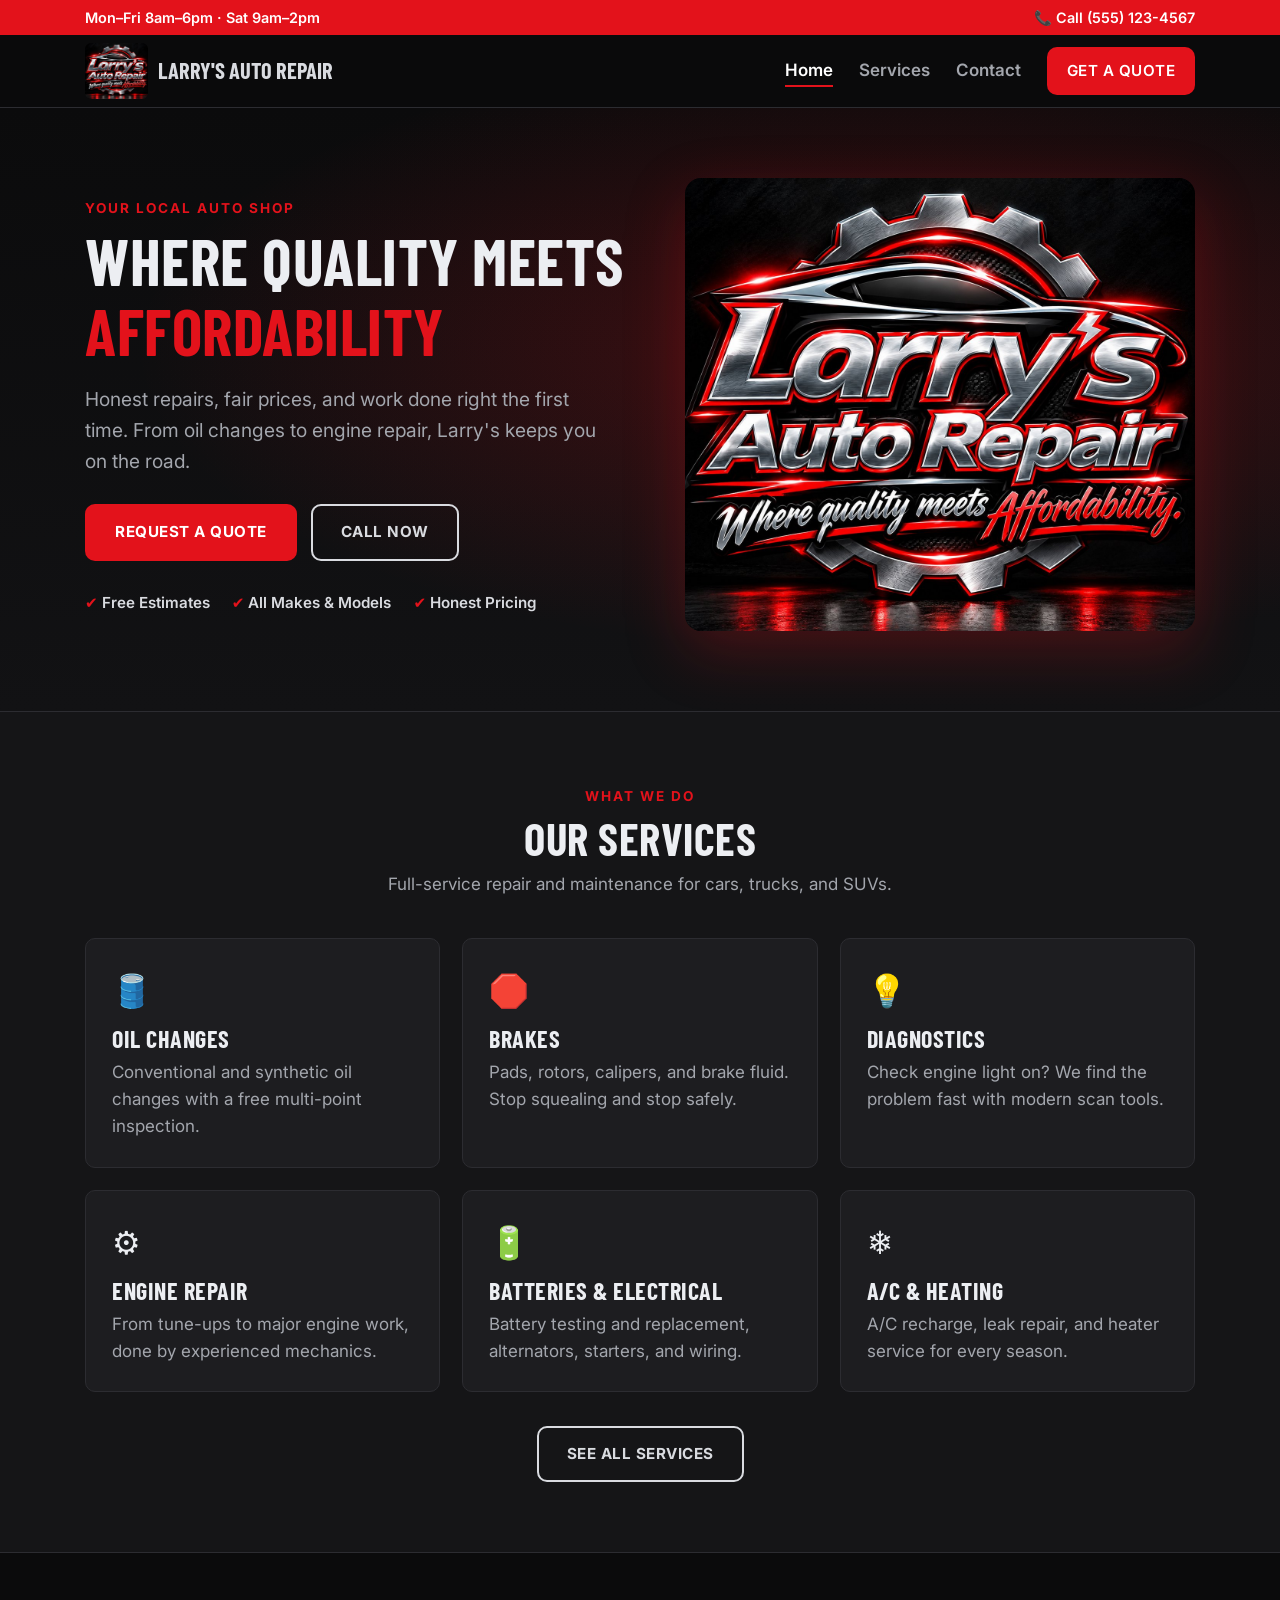
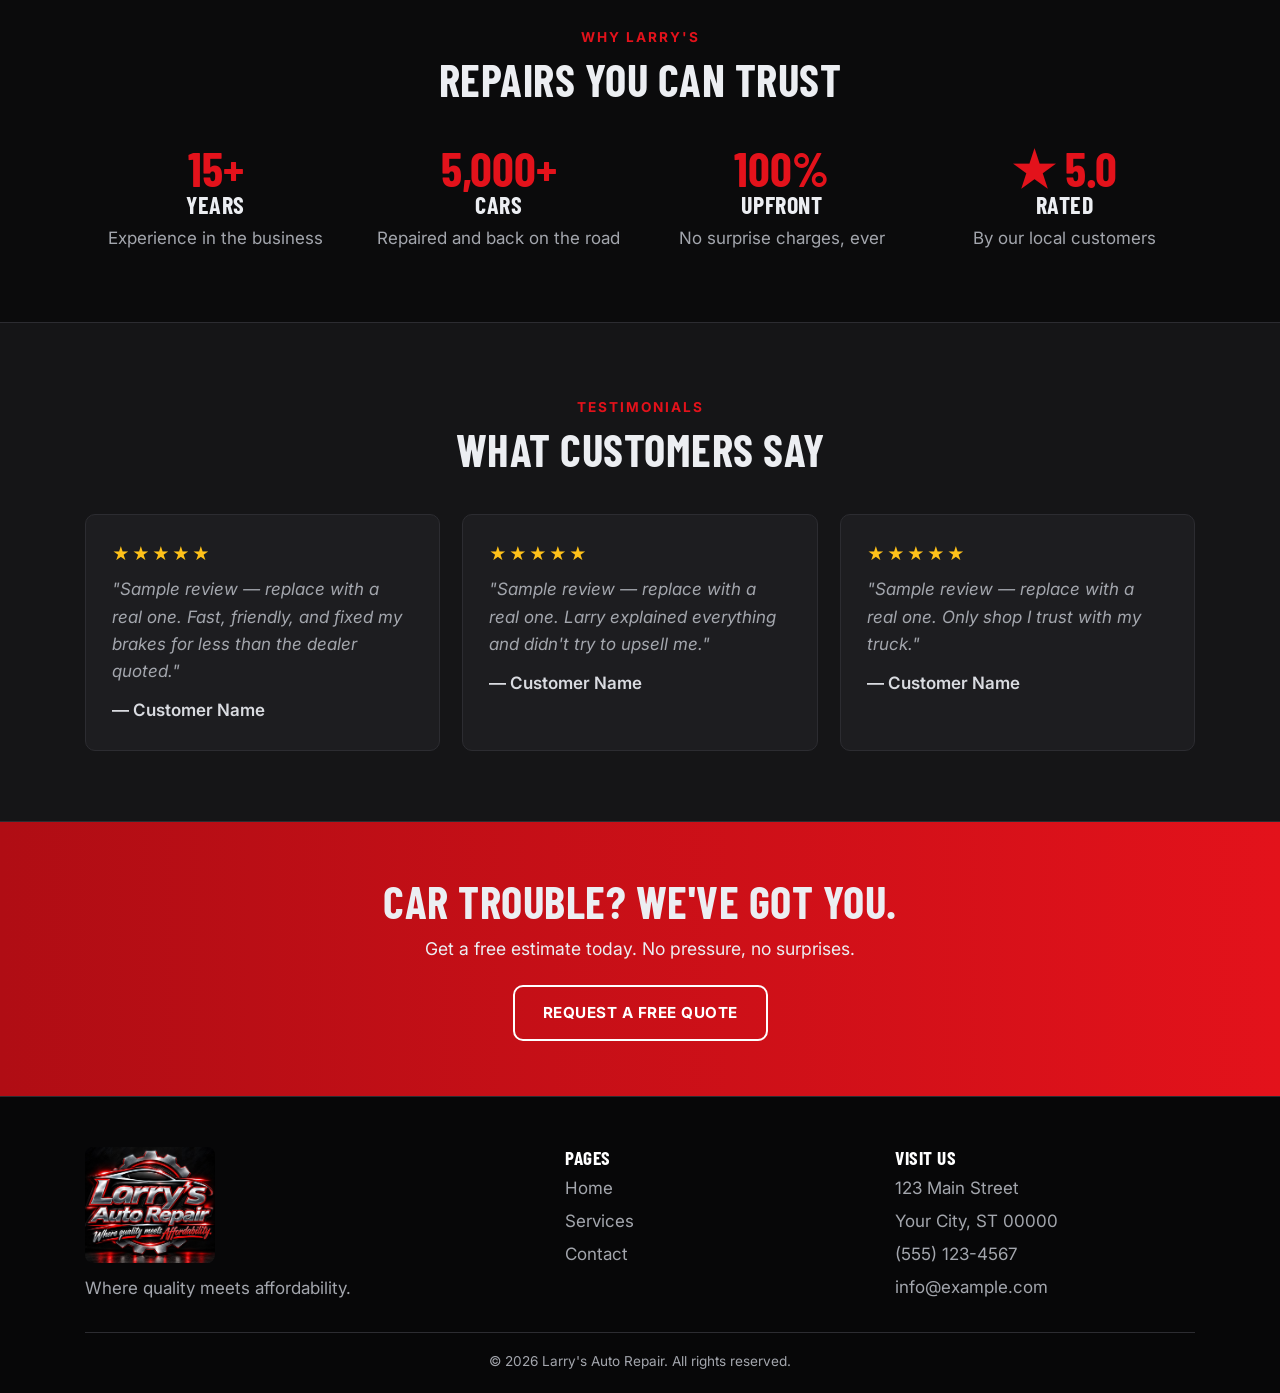
==== index.html @ 00eeb288 "Starter website for Larry's Auto Repair Co-Authored-By: Claude Opus 5.5 <noreply@anthropic.com> Clau" ====
<!DOCTYPE html>
<html lang="en">
<head>
  <meta charset="UTF-8">
  <meta name="viewport" content="width=device-width, initial-scale=1.0">
  <title>Larry's Auto Repair | Where Quality Meets Affordability</title>
  <meta name="description" content="Larry's Auto Repair - honest, affordable auto repair. Brakes, oil changes, diagnostics, engine work and more.">
  <link rel="icon" href="images/favicon.png">
  <link rel="preconnect" href="https://fonts.googleapis.com">
  <link rel="preconnect" href="https://fonts.gstatic.com" crossorigin>
  <link href="https://fonts.googleapis.com/css2?family=Barlow+Condensed:wght@600;700&family=Inter:wght@400;600;700&display=swap" rel="stylesheet">
  <link rel="stylesheet" href="css/style.css">
</head>
<body>

  <!-- TOP BAR — PLACEHOLDER: update phone and hours -->
  <div class="topbar">
    <div class="container">
      <span class="hide-sm">Mon–Fri 8am–6pm · Sat 9am–2pm</span>
      <a href="tel:5551234567">📞 Call (555) 123-4567</a>
    </div>
  </div>

  <header class="site-header">
    <div class="container">
      <a href="index.html" class="brand">
        <img src="images/logo-small.jpg" alt="Larry's Auto Repair logo">
        <span>Larry's Auto Repair</span>
      </a>
      <button class="menu-toggle" aria-label="Open menu" aria-expanded="false">☰</button>
      <nav class="nav">
        <a href="index.html" class="active">Home</a>
        <a href="services.html">Services</a>
        <a href="contact.html">Contact</a>
        <a href="contact.html#quote" class="btn btn-red">Get a Quote</a>
      </nav>
    </div>
  </header>

  <!-- HERO -->
  <section class="hero">
    <div class="container">
      <div>
        <span class="eyebrow">Your Local Auto Shop</span>
        <h1>Where Quality Meets <span class="red">Affordability</span></h1>
        <p class="lead">Honest repairs, fair prices, and work done right the first time. From oil changes to engine repair, Larry's keeps you on the road.</p>
        <div class="actions">
          <a href="contact.html#quote" class="btn btn-red">Request a Quote</a>
          <a href="tel:5551234567" class="btn btn-outline">Call Now</a>
        </div>
        <div class="badges">
          <span>Free Estimates</span>
          <span>All Makes &amp; Models</span>
          <span>Honest Pricing</span>
        </div>
      </div>
      <img class="hero-logo" src="images/logo.jpg" alt="Larry's Auto Repair - Where quality meets affordability">
    </div>
  </section>

  <!-- SERVICES PREVIEW -->
  <section class="section-alt">
    <div class="container">
      <div class="section-head">
        <span class="eyebrow">What We Do</span>
        <h2>Our Services</h2>
        <p>Full-service repair and maintenance for cars, trucks, and SUVs.</p>
      </div>
      <div class="grid grid-3">
        <div class="card">
          <div class="icon">🛢️</div>
          <h3>Oil Changes</h3>
          <p>Conventional and synthetic oil changes with a free multi-point inspection.</p>
        </div>
        <div class="card">
          <div class="icon">🛑</div>
          <h3>Brakes</h3>
          <p>Pads, rotors, calipers, and brake fluid. Stop squealing and stop safely.</p>
        </div>
        <div class="card">
          <div class="icon">💡</div>
          <h3>Diagnostics</h3>
          <p>Check engine light on? We find the problem fast with modern scan tools.</p>
        </div>
        <div class="card">
          <div class="icon">⚙️</div>
          <h3>Engine Repair</h3>
          <p>From tune-ups to major engine work, done by experienced mechanics.</p>
        </div>
        <div class="card">
          <div class="icon">🔋</div>
          <h3>Batteries &amp; Electrical</h3>
          <p>Battery testing and replacement, alternators, starters, and wiring.</p>
        </div>
        <div class="card">
          <div class="icon">❄️</div>
          <h3>A/C &amp; Heating</h3>
          <p>A/C recharge, leak repair, and heater service for every season.</p>
        </div>
      </div>
      <div style="text-align:center; margin-top:34px;">
        <a href="services.html" class="btn btn-outline">See All Services</a>
      </div>
    </div>
  </section>

  <!-- WHY US — PLACEHOLDER: update the numbers -->
  <section>
    <div class="container">
      <div class="section-head">
        <span class="eyebrow">Why Larry's</span>
        <h2>Repairs You Can Trust</h2>
      </div>
      <div class="why">
        <div><div class="num">15+</div><h3>Years</h3><p>Experience in the business</p></div>
        <div><div class="num">5,000+</div><h3>Cars</h3><p>Repaired and back on the road</p></div>
        <div><div class="num">100%</div><h3>Upfront</h3><p>No surprise charges, ever</p></div>
        <div><div class="num">★ 5.0</div><h3>Rated</h3><p>By our local customers</p></div>
      </div>
    </div>
  </section>

  <!-- REVIEWS — PLACEHOLDER: replace with real customer reviews -->
  <section class="section-alt">
    <div class="container">
      <div class="section-head">
        <span class="eyebrow">Testimonials</span>
        <h2>What Customers Say</h2>
      </div>
      <div class="grid grid-3">
        <div class="card review">
          <div class="stars">★★★★★</div>
          <p>"Sample review — replace with a real one. Fast, friendly, and fixed my brakes for less than the dealer quoted."</p>
          <div class="who">— Customer Name</div>
        </div>
        <div class="card review">
          <div class="stars">★★★★★</div>
          <p>"Sample review — replace with a real one. Larry explained everything and didn't try to upsell me."</p>
          <div class="who">— Customer Name</div>
        </div>
        <div class="card review">
          <div class="stars">★★★★★</div>
          <p>"Sample review — replace with a real one. Only shop I trust with my truck."</p>
          <div class="who">— Customer Name</div>
        </div>
      </div>
    </div>
  </section>

  <!-- CTA -->
  <div class="cta">
    <div class="container">
      <h2>Car Trouble? We've Got You.</h2>
      <p>Get a free estimate today. No pressure, no surprises.</p>
      <a href="contact.html#quote" class="btn btn-outline">Request a Free Quote</a>
    </div>
  </div>

  <!-- FOOTER — PLACEHOLDER: update address, phone, email -->
  <footer class="site-footer">
    <div class="container">
      <div class="footer-grid">
        <div>
          <img class="footer-logo" src="images/logo-small.jpg" alt="Larry's Auto Repair logo">
          <p>Where quality meets affordability.</p>
        </div>
        <div>
          <h3>Pages</h3>
          <ul>
            <li><a href="index.html">Home</a></li>
            <li><a href="services.html">Services</a></li>
            <li><a href="contact.html">Contact</a></li>
          </ul>
        </div>
        <div>
          <h3>Visit Us</h3>
          <ul>
            <li>123 Main Street</li>
            <li>Your City, ST 00000</li>
            <li><a href="tel:5551234567">(555) 123-4567</a></li>
            <li><a href="mailto:info@example.com">info@example.com</a></li>
          </ul>
        </div>
      </div>
      <p class="copyright">© <span id="year"></span> Larry's Auto Repair. All rights reserved.</p>
    </div>
  </footer>

  <script src="js/main.js"></script>
</body>
</html>
---- css/style.css ----
/* =========================================================
   Larry's Auto Repair - main stylesheet
   Colors pulled from the logo: black, chrome silver, red
   ========================================================= */

:root {
  --black: #0b0b0c;
  --panel: #151517;
  --panel-2: #1d1d20;
  --line: #2c2c31;
  --chrome: #d9dbe0;
  --text: #eceef2;
  --muted: #a3a6ad;
  --red: #e3121b;
  --red-dark: #b00d14;
  --radius: 10px;
  --max: 1150px;
}

* { box-sizing: border-box; margin: 0; padding: 0; }

html { scroll-behavior: smooth; }

body {
  font-family: "Inter", system-ui, -apple-system, Segoe UI, Roboto, sans-serif;
  background: var(--black);
  color: var(--text);
  line-height: 1.6;
  font-size: 17px;
}

img { max-width: 100%; display: block; }
a { color: inherit; }

h1, h2, h3 {
  font-family: "Barlow Condensed", "Arial Narrow", sans-serif;
  font-weight: 700;
  text-transform: uppercase;
  letter-spacing: 0.5px;
  line-height: 1.1;
}

h1 { font-size: clamp(2.4rem, 6vw, 4rem); }
h2 { font-size: clamp(2rem, 4vw, 2.8rem); margin-bottom: 0.5rem; }
h3 { font-size: 1.5rem; margin-bottom: 0.4rem; }

.container { width: 100%; max-width: var(--max); margin: 0 auto; padding: 0 20px; }

.red { color: var(--red); }

/* ---------- Buttons ---------- */
.btn {
  display: inline-block;
  padding: 14px 28px;
  border-radius: var(--radius);
  font-weight: 700;
  text-decoration: none;
  text-transform: uppercase;
  letter-spacing: 0.5px;
  font-size: 0.95rem;
  border: 2px solid transparent;
  cursor: pointer;
  transition: background 0.2s, border-color 0.2s, transform 0.2s;
}
.btn:hover { transform: translateY(-2px); }
.btn-red { background: var(--red); color: #fff; }
.btn-red:hover { background: var(--red-dark); }
.btn-outline { border-color: var(--chrome); color: var(--chrome); background: transparent; }
.btn-outline:hover { background: rgba(255, 255, 255, 0.08); }

/* ---------- Top bar + header ---------- */
.topbar {
  background: var(--red);
  color: #fff;
  font-size: 0.9rem;
  font-weight: 600;
}
.topbar .container {
  display: flex;
  justify-content: space-between;
  gap: 10px;
  padding-top: 6px;
  padding-bottom: 6px;
  flex-wrap: wrap;
}
.topbar a { text-decoration: none; }

.site-header {
  position: sticky;
  top: 0;
  z-index: 50;
  background: rgba(11, 11, 12, 0.95);
  backdrop-filter: blur(6px);
  border-bottom: 1px solid var(--line);
}
.site-header .container {
  display: flex;
  align-items: center;
  justify-content: space-between;
  height: 72px;
}
.brand { display: flex; align-items: center; gap: 10px; text-decoration: none; }
.brand img { height: 56px; width: auto; border-radius: 6px; }
.brand span {
  font-family: "Barlow Condensed", sans-serif;
  font-weight: 700;
  font-size: 1.4rem;
  text-transform: uppercase;
  color: var(--chrome);
}

.nav { display: flex; align-items: center; gap: 26px; }
.nav a {
  text-decoration: none;
  font-weight: 600;
  color: var(--muted);
  transition: color 0.2s;
}
.nav a:hover, .nav a.active { color: #fff; }
.nav a.active { box-shadow: 0 2px 0 var(--red); }
.nav .btn { color: #fff; padding: 10px 18px; }

.menu-toggle {
  display: none;
  background: none;
  border: 0;
  color: #fff;
  font-size: 1.8rem;
  cursor: pointer;
}

/* ---------- Hero ---------- */
.hero {
  position: relative;
  padding: 70px 0 80px;
  background:
    radial-gradient(ellipse at 70% 40%, rgba(227, 18, 27, 0.25), transparent 60%),
    linear-gradient(180deg, #0b0b0c 0%, #121214 100%);
  overflow: hidden;
}
.hero .container {
  display: grid;
  grid-template-columns: 1.1fr 1fr;
  gap: 40px;
  align-items: center;
}
.hero p.lead { font-size: 1.2rem; color: var(--muted); margin: 18px 0 28px; max-width: 520px; }
.hero .actions { display: flex; gap: 14px; flex-wrap: wrap; }
.hero-logo {
  border-radius: 16px;
  box-shadow: 0 20px 60px rgba(227, 18, 27, 0.25);
}
.badges { display: flex; gap: 22px; margin-top: 30px; flex-wrap: wrap; color: var(--chrome); font-weight: 600; font-size: 0.95rem; }
.badges span::before { content: "✔ "; color: var(--red); }

/* ---------- Page banner (inner pages) ---------- */
.page-banner {
  padding: 60px 0 50px;
  text-align: center;
  background:
    radial-gradient(ellipse at 50% 0%, rgba(227, 18, 27, 0.25), transparent 65%),
    var(--black);
  border-bottom: 1px solid var(--line);
}
.page-banner p { color: var(--muted); margin-top: 10px; }

/* ---------- Sections ---------- */
section { padding: 70px 0; }
.section-alt { background: var(--panel); border-top: 1px solid var(--line); border-bottom: 1px solid var(--line); }
.section-head { text-align: center; max-width: 640px; margin: 0 auto 40px; }
.section-head p { color: var(--muted); }
.eyebrow {
  display: inline-block;
  color: var(--red);
  font-weight: 700;
  text-transform: uppercase;
  letter-spacing: 2px;
  font-size: 0.85rem;
  margin-bottom: 6px;
}

/* ---------- Cards ---------- */
.grid { display: grid; gap: 22px; }
.grid-3 { grid-template-columns: repeat(3, 1fr); }
.grid-2 { grid-template-columns: repeat(2, 1fr); }

.card {
  background: var(--panel-2);
  border: 1px solid var(--line);
  border-radius: var(--radius);
  padding: 26px;
  transition: border-color 0.2s, transform 0.2s;
}
.card:hover { border-color: var(--red); transform: translateY(-3px); }
.card .icon { font-size: 2rem; margin-bottom: 10px; }
.card p { color: var(--muted); }
.card .price { margin-top: 12px; color: var(--chrome); font-weight: 700; }

/* ---------- Why us ---------- */
.why { display: grid; grid-template-columns: repeat(4, 1fr); gap: 22px; text-align: center; }
.why .num {
  font-family: "Barlow Condensed", sans-serif;
  font-size: 3rem;
  font-weight: 700;
  color: var(--red);
  line-height: 1;
}
.why p { color: var(--muted); }

/* ---------- Reviews ---------- */
.review { font-style: italic; }
.review .stars { color: #ffc21a; font-style: normal; margin-bottom: 8px; letter-spacing: 2px; }
.review .who { margin-top: 12px; font-style: normal; color: var(--chrome); font-weight: 600; }

/* ---------- CTA strip ---------- */
.cta {
  background: linear-gradient(90deg, var(--red-dark), var(--red));
  text-align: center;
  padding: 55px 0;
}
.cta p { margin: 8px 0 22px; font-size: 1.1rem; }
.cta .btn-outline { border-color: #fff; color: #fff; }

/* ---------- Contact ---------- */
.contact-wrap { display: grid; grid-template-columns: 1fr 1.2fr; gap: 30px; }
.info-list { list-style: none; display: grid; gap: 18px; }
.info-list li { display: flex; gap: 14px; }
.info-list .icon { font-size: 1.4rem; }
.info-list strong { display: block; color: #fff; }
.info-list span, .info-list a { color: var(--muted); text-decoration: none; }

.hours { width: 100%; border-collapse: collapse; margin-top: 8px; }
.hours td { padding: 6px 0; border-bottom: 1px solid var(--line); color: var(--muted); }
.hours td:last-child { text-align: right; color: var(--text); }

form { display: grid; gap: 14px; }
.form-row { display: grid; grid-template-columns: 1fr 1fr; gap: 14px; }
label { font-weight: 600; font-size: 0.9rem; display: block; margin-bottom: 4px; }
input, select, textarea {
  width: 100%;
  padding: 12px 14px;
  border-radius: 8px;
  border: 1px solid var(--line);
  background: var(--black);
  color: var(--text);
  font: inherit;
}
input:focus, select:focus, textarea:focus { outline: 2px solid var(--red); border-color: transparent; }
textarea { min-height: 120px; resize: vertical; }
.form-note { font-size: 0.85rem; color: var(--muted); }

.map {
  margin-top: 30px;
  border-radius: var(--radius);
  overflow: hidden;
  border: 1px solid var(--line);
}
.map iframe { width: 100%; height: 340px; border: 0; display: block; filter: grayscale(0.3); }

/* ---------- Footer ---------- */
.site-footer { background: #070708; border-top: 1px solid var(--line); padding: 50px 0 20px; color: var(--muted); }
.footer-grid { display: grid; grid-template-columns: 1.5fr 1fr 1fr; gap: 30px; }
.site-footer h3 { color: #fff; font-size: 1.2rem; }
.site-footer ul { list-style: none; display: grid; gap: 6px; }
.site-footer a { text-decoration: none; }
.site-footer a:hover { color: #fff; }
.footer-logo { width: 130px; border-radius: 8px; margin-bottom: 12px; }
.copyright { text-align: center; border-top: 1px solid var(--line); margin-top: 30px; padding-top: 18px; font-size: 0.85rem; }

/* ---------- Phone / tablet ---------- */
@media (max-width: 900px) {
  .hero .container { grid-template-columns: minmax(0, 1fr); text-align: center; }
  .hero-logo { width: 100%; }
  .hero p.lead { margin-left: auto; margin-right: auto; }
  .hero .actions, .badges { justify-content: center; }
  .hero-logo { max-width: 420px; margin: 0 auto; }
  .grid-3 { grid-template-columns: 1fr 1fr; }
  .why { grid-template-columns: 1fr 1fr; }
  .contact-wrap, .footer-grid { grid-template-columns: 1fr; }
}

@media (max-width: 760px) {
  .menu-toggle { display: block; }
  .nav {
    display: none;
    position: absolute;
    top: 72px;
    left: 0;
    right: 0;
    flex-direction: column;
    background: var(--black);
    border-bottom: 1px solid var(--line);
    padding: 20px;
    gap: 16px;
  }
  .nav.open { display: flex; }
  .brand span { display: none; }
}

@media (max-width: 560px) {
  body { font-size: 16px; }
  section { padding: 50px 0; }
  .grid-3, .grid-2, .form-row { grid-template-columns: 1fr; }
  .topbar .hide-sm { display: none; }
}
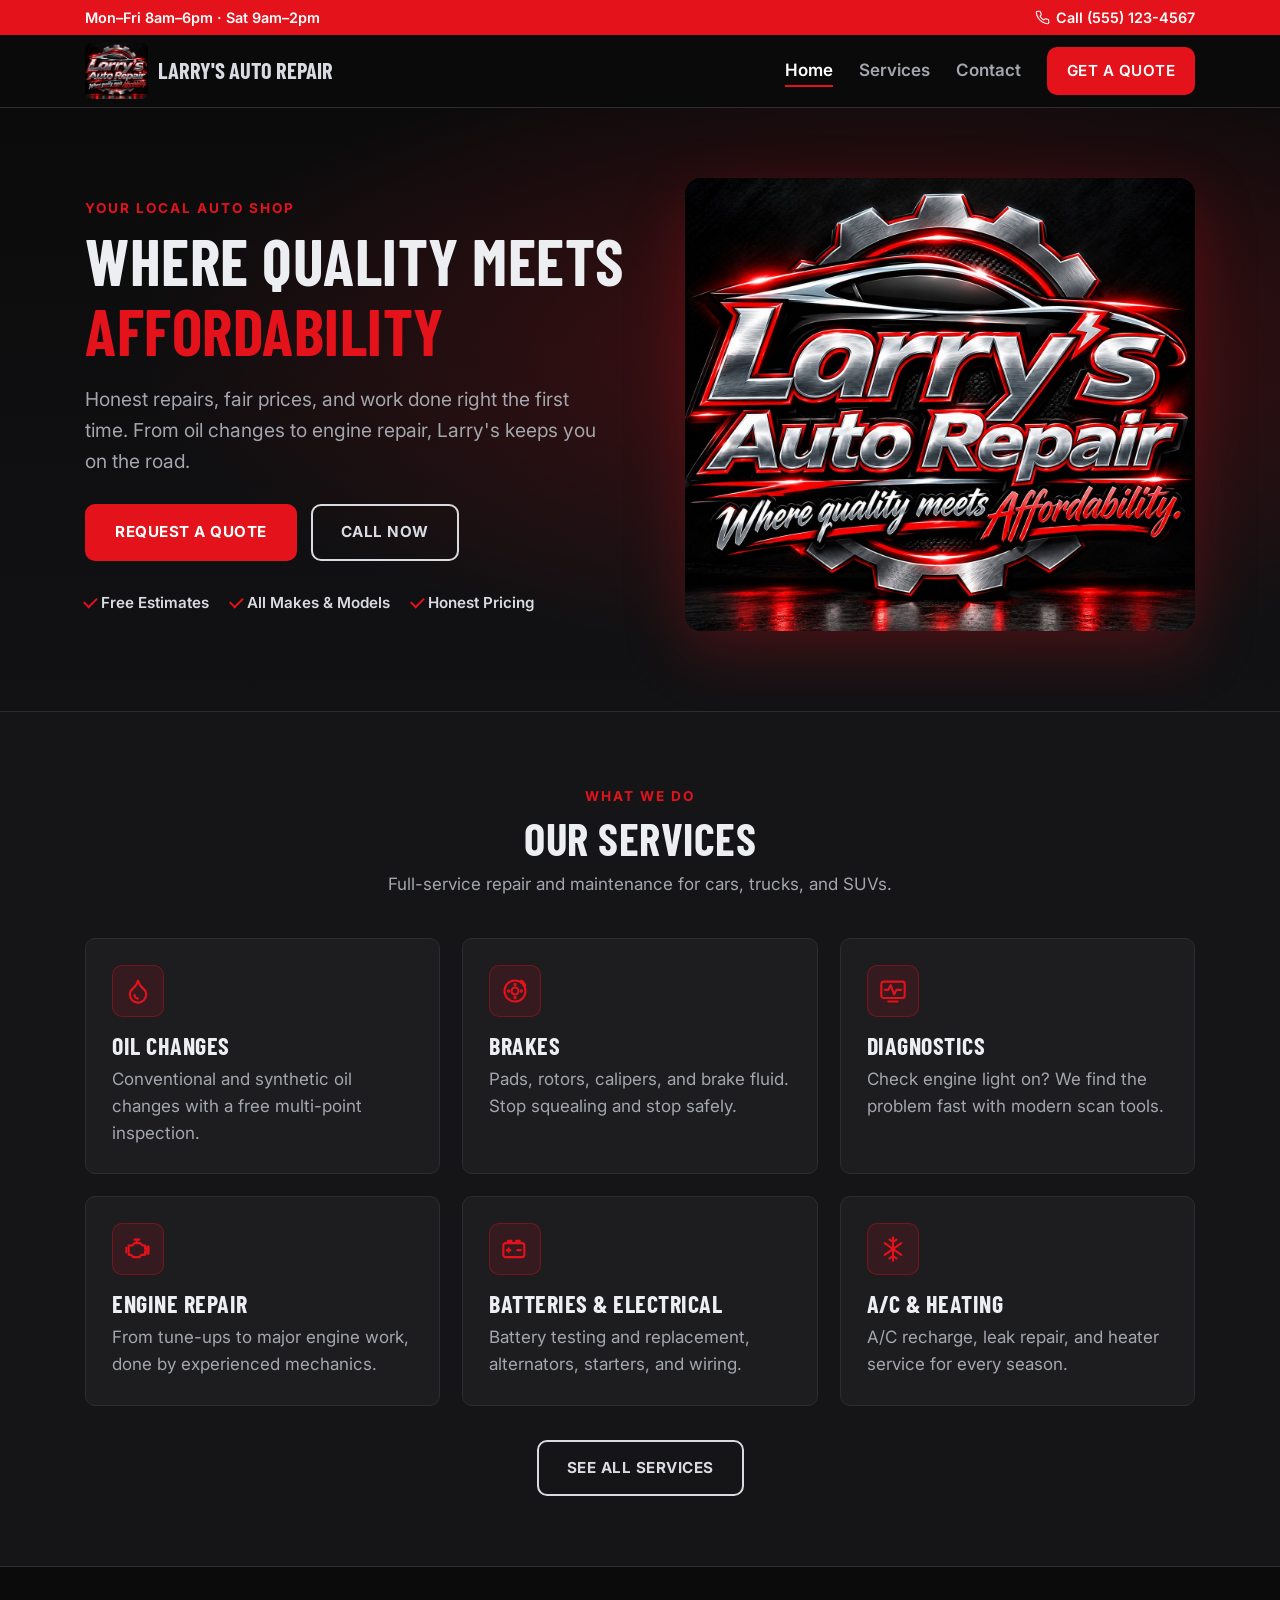
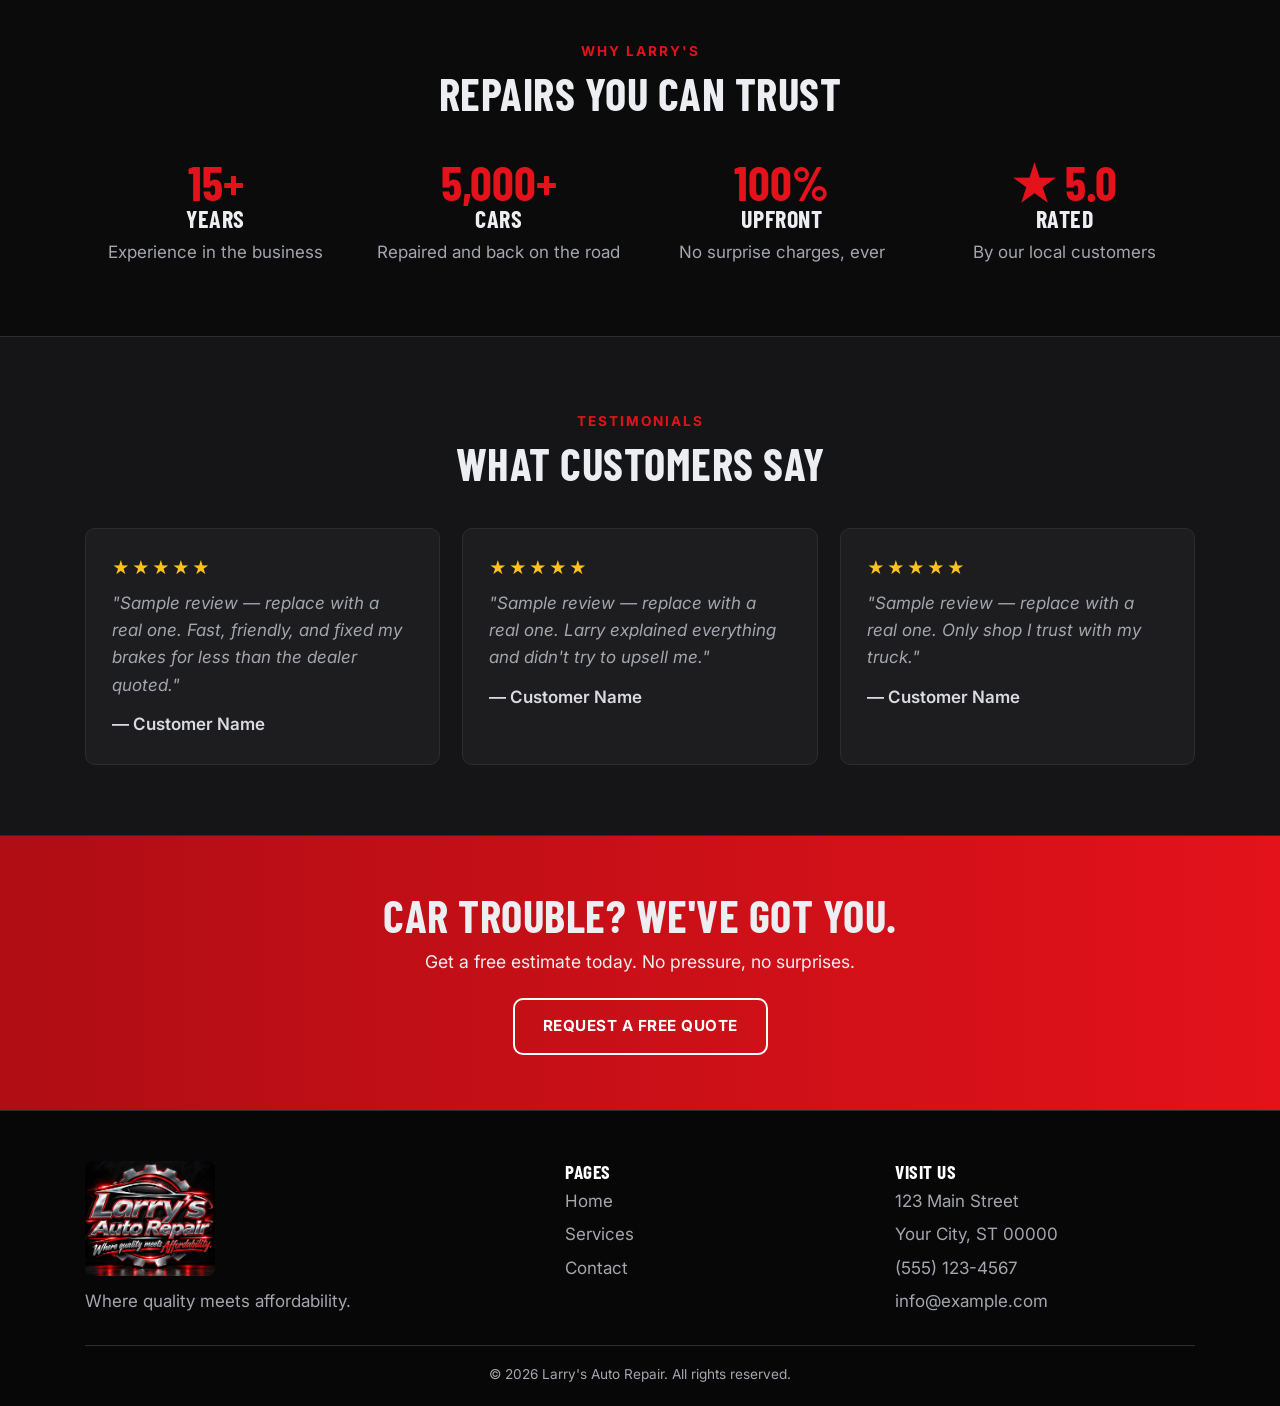
==== commit f8e31579: "Replace emoji with matching line icons Co-Authored-By: Claude Opus 5.5 <noreply@anthropic.com> Claud" ====
--- a/index.html
+++ b/index.html
@@ -17,7 +17,7 @@
   <div class="topbar">
     <div class="container">
       <span class="hide-sm">Mon–Fri 8am–6pm · Sat 9am–2pm</span>
-      <a href="tel:5551234567">📞 Call (555) 123-4567</a>
+      <a href="tel:5551234567"><svg class="ico-inline" viewBox="0 0 24 24" fill="none" stroke="currentColor" stroke-width="1.8" stroke-linecap="round" stroke-linejoin="round" aria-hidden="true"><path d="M22 16.92v3a2 2 0 0 1-2.18 2 19.79 19.79 0 0 1-8.63-3.07 19.5 19.5 0 0 1-6-6 19.79 19.79 0 0 1-3.07-8.67A2 2 0 0 1 4.11 2h3a2 2 0 0 1 2 1.72c.13.96.36 1.9.7 2.81a2 2 0 0 1-.45 2.11L8.09 9.91a16 16 0 0 0 6 6l1.27-1.27a2 2 0 0 1 2.11-.45c.91.34 1.85.57 2.81.7A2 2 0 0 1 22 16.92z"/></svg> Call (555) 123-4567</a>
     </div>
   </div>
 
@@ -27,7 +27,7 @@
         <img src="images/logo-small.jpg" alt="Larry's Auto Repair logo">
         <span>Larry's Auto Repair</span>
       </a>
-      <button class="menu-toggle" aria-label="Open menu" aria-expanded="false">☰</button>
+      <button class="menu-toggle" aria-label="Open menu" aria-expanded="false"><svg viewBox="0 0 24 24" fill="none" stroke="currentColor" stroke-width="1.8" stroke-linecap="round" stroke-linejoin="round" aria-hidden="true"><path d="M3 6h18M3 12h18M3 18h18"/></svg></button>
       <nav class="nav">
         <a href="index.html" class="active">Home</a>
         <a href="services.html">Services</a>
@@ -68,32 +68,32 @@
       </div>
       <div class="grid grid-3">
         <div class="card">
-          <div class="icon">🛢️</div>
+          <div class="icon"><svg viewBox="0 0 24 24" fill="none" stroke="currentColor" stroke-width="1.8" stroke-linecap="round" stroke-linejoin="round" aria-hidden="true"><path d="M12 22a7 7 0 0 0 7-7c0-2-1-3.9-3-5.5S12.5 5.5 12 3c-.5 2.5-2 4.9-4 6.5S5 13 5 15a7 7 0 0 0 7 7z"/><path d="M9 15.5a3 3 0 0 0 3 3"/></svg></div>
           <h3>Oil Changes</h3>
           <p>Conventional and synthetic oil changes with a free multi-point inspection.</p>
         </div>
         <div class="card">
-          <div class="icon">🛑</div>
+          <div class="icon"><svg viewBox="0 0 24 24" fill="none" stroke="currentColor" stroke-width="1.8" stroke-linecap="round" stroke-linejoin="round" aria-hidden="true"><circle cx="12" cy="12" r="9"/><circle cx="12" cy="12" r="3"/><circle cx="12" cy="6.5" r=".6"/><circle cx="17.5" cy="12" r=".6"/><circle cx="12" cy="17.5" r=".6"/><circle cx="6.5" cy="12" r=".6"/><path d="M17.5 3.8a9.5 9.5 0 0 1 2.7 3.4" stroke-width="3"/></svg></div>
           <h3>Brakes</h3>
           <p>Pads, rotors, calipers, and brake fluid. Stop squealing and stop safely.</p>
         </div>
         <div class="card">
-          <div class="icon">💡</div>
+          <div class="icon"><svg viewBox="0 0 24 24" fill="none" stroke="currentColor" stroke-width="1.8" stroke-linecap="round" stroke-linejoin="round" aria-hidden="true"><rect x="2" y="4" width="20" height="14" rx="2"/><path d="M5 11h3l2-4 3 8 2-4h4"/><path d="M8 21h8"/></svg></div>
           <h3>Diagnostics</h3>
           <p>Check engine light on? We find the problem fast with modern scan tools.</p>
         </div>
         <div class="card">
-          <div class="icon">⚙️</div>
+          <div class="icon"><svg viewBox="0 0 24 24" fill="none" stroke="currentColor" stroke-width="1.8" stroke-linecap="round" stroke-linejoin="round" aria-hidden="true"><path d="M4 9h3l2-2h5l2 2h2v3h2v-2h1v6h-1v-2h-2v3h-3l-2 2H8l-2-2H4z"/><path d="M2 11v4M9 4h4M11 4v3"/></svg></div>
           <h3>Engine Repair</h3>
           <p>From tune-ups to major engine work, done by experienced mechanics.</p>
         </div>
         <div class="card">
-          <div class="icon">🔋</div>
+          <div class="icon"><svg viewBox="0 0 24 24" fill="none" stroke="currentColor" stroke-width="1.8" stroke-linecap="round" stroke-linejoin="round" aria-hidden="true"><rect x="2" y="7" width="18" height="12" rx="2"/><path d="M6 7V5h3v2M13 7V5h3v2"/><path d="M5 13h3M6.5 11.5v3M14 13h3"/></svg></div>
           <h3>Batteries &amp; Electrical</h3>
           <p>Battery testing and replacement, alternators, starters, and wiring.</p>
         </div>
         <div class="card">
-          <div class="icon">❄️</div>
+          <div class="icon"><svg viewBox="0 0 24 24" fill="none" stroke="currentColor" stroke-width="1.8" stroke-linecap="round" stroke-linejoin="round" aria-hidden="true"><path d="M12 2v20M4.9 7l14.2 10M4.9 17 19.1 7"/><path d="m9 4 3 2 3-2M9 20l3-2 3 2"/></svg></div>
           <h3>A/C &amp; Heating</h3>
           <p>A/C recharge, leak repair, and heater service for every season.</p>
         </div>
--- a/css/style.css
+++ b/css/style.css
@@ -83,7 +83,8 @@
   padding-bottom: 6px;
   flex-wrap: wrap;
 }
-.topbar a { text-decoration: none; }
+.topbar a { text-decoration: none; display: inline-flex; align-items: center; gap: 6px; }
+.ico-inline { width: 15px; height: 15px; }
 
 .site-header {
   position: sticky;
@@ -125,9 +126,10 @@
   background: none;
   border: 0;
   color: #fff;
-  font-size: 1.8rem;
   cursor: pointer;
-}
+  padding: 6px;
+}
+.menu-toggle svg { width: 28px; height: 28px; display: block; }
 
 /* ---------- Hero ---------- */
 .hero {
@@ -151,7 +153,15 @@
   box-shadow: 0 20px 60px rgba(227, 18, 27, 0.25);
 }
 .badges { display: flex; gap: 22px; margin-top: 30px; flex-wrap: wrap; color: var(--chrome); font-weight: 600; font-size: 0.95rem; }
-.badges span::before { content: "✔ "; color: var(--red); }
+.badges span { display: inline-flex; align-items: center; gap: 8px; }
+.badges span::before {
+  content: "";
+  width: 6px;
+  height: 11px;
+  border: solid var(--red);
+  border-width: 0 2.5px 2.5px 0;
+  transform: rotate(45deg) translateY(-2px);
+}
 
 /* ---------- Page banner (inner pages) ---------- */
 .page-banner {
@@ -192,7 +202,20 @@
   transition: border-color 0.2s, transform 0.2s;
 }
 .card:hover { border-color: var(--red); transform: translateY(-3px); }
-.card .icon { font-size: 2rem; margin-bottom: 10px; }
+.card .icon {
+  width: 52px;
+  height: 52px;
+  display: grid;
+  place-items: center;
+  margin-bottom: 16px;
+  border-radius: 10px;
+  background: rgba(227, 18, 27, 0.12);
+  border: 1px solid rgba(227, 18, 27, 0.35);
+  color: var(--red);
+  transition: background 0.2s, color 0.2s;
+}
+.card .icon svg { width: 28px; height: 28px; }
+.card:hover .icon { background: var(--red); color: #fff; }
 .card p { color: var(--muted); }
 .card .price { margin-top: 12px; color: var(--chrome); font-weight: 700; }
 
@@ -225,7 +248,17 @@
 .contact-wrap { display: grid; grid-template-columns: 1fr 1.2fr; gap: 30px; }
 .info-list { list-style: none; display: grid; gap: 18px; }
 .info-list li { display: flex; gap: 14px; }
-.info-list .icon { font-size: 1.4rem; }
+.info-list .icon {
+  flex: none;
+  width: 42px;
+  height: 42px;
+  display: grid;
+  place-items: center;
+  border-radius: 50%;
+  background: rgba(227, 18, 27, 0.12);
+  color: var(--red);
+}
+.info-list .icon svg { width: 20px; height: 20px; }
 .info-list strong { display: block; color: #fff; }
 .info-list span, .info-list a { color: var(--muted); text-decoration: none; }
 
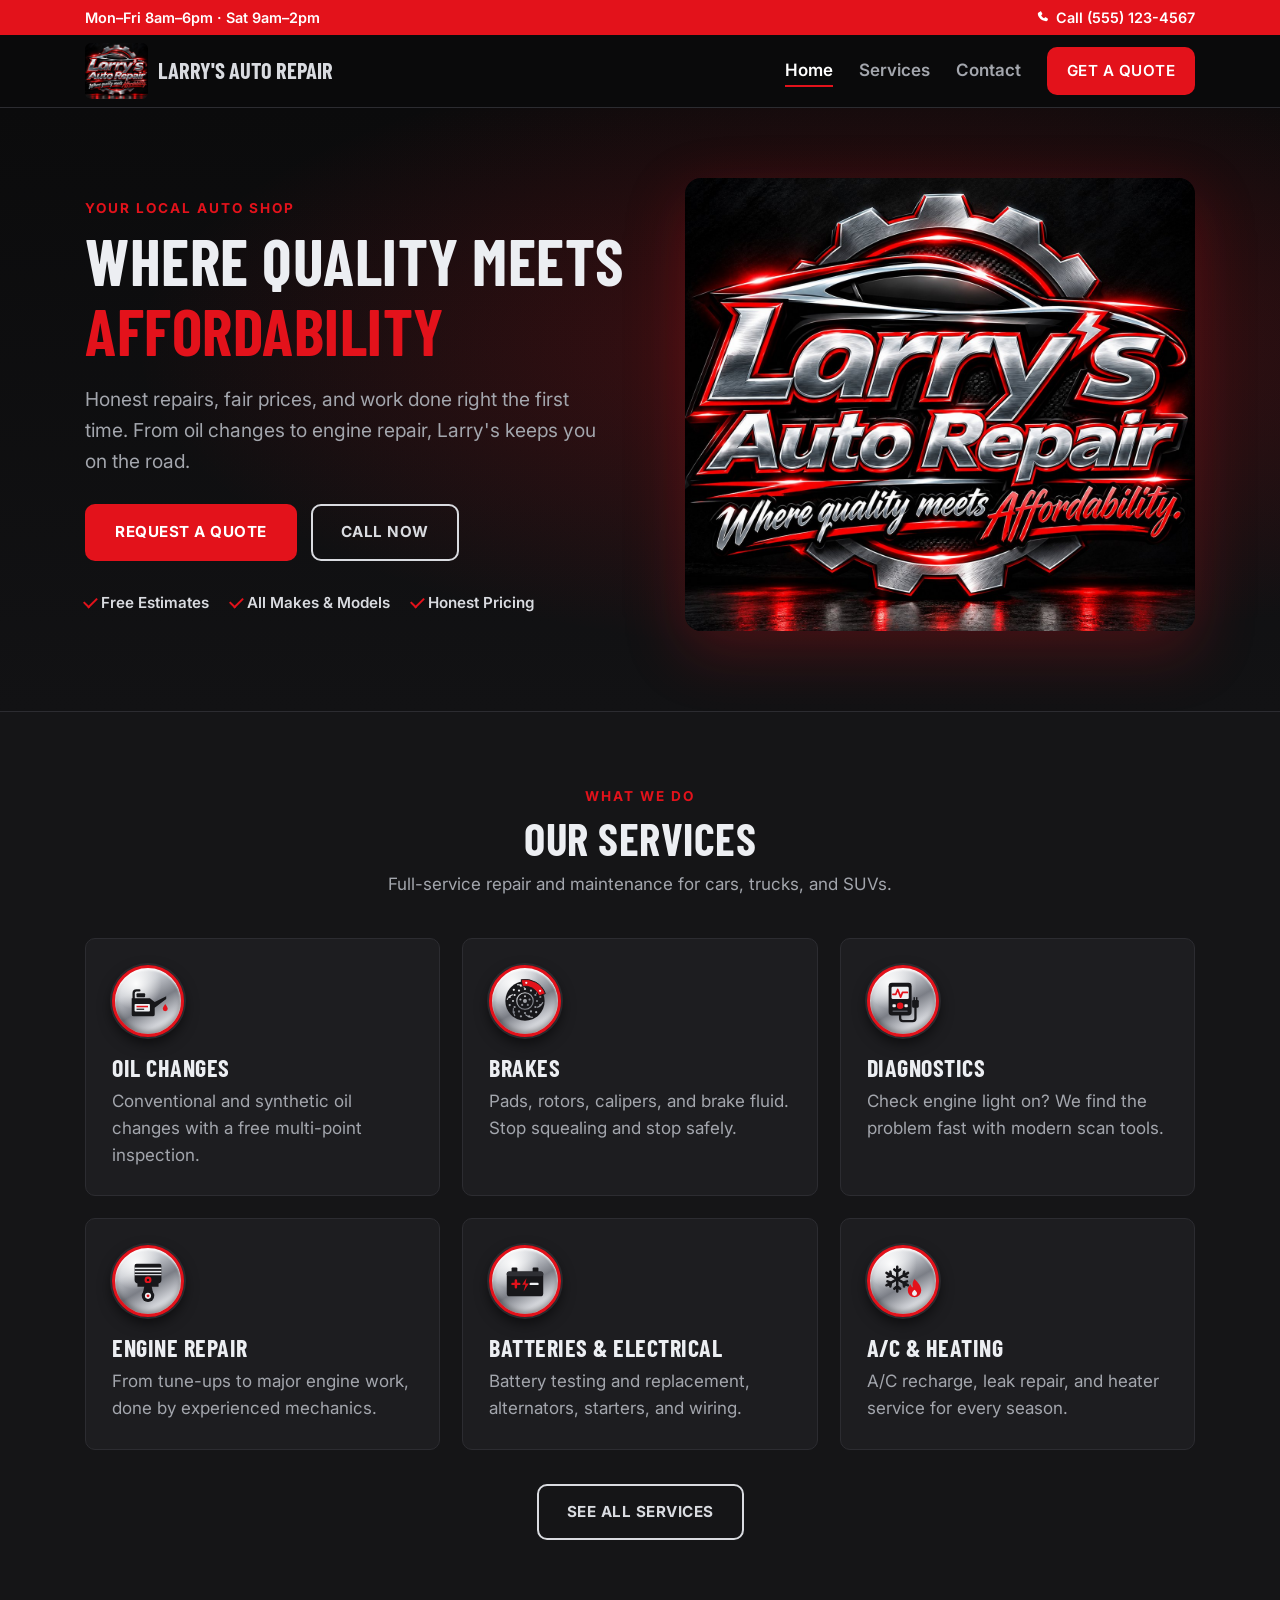
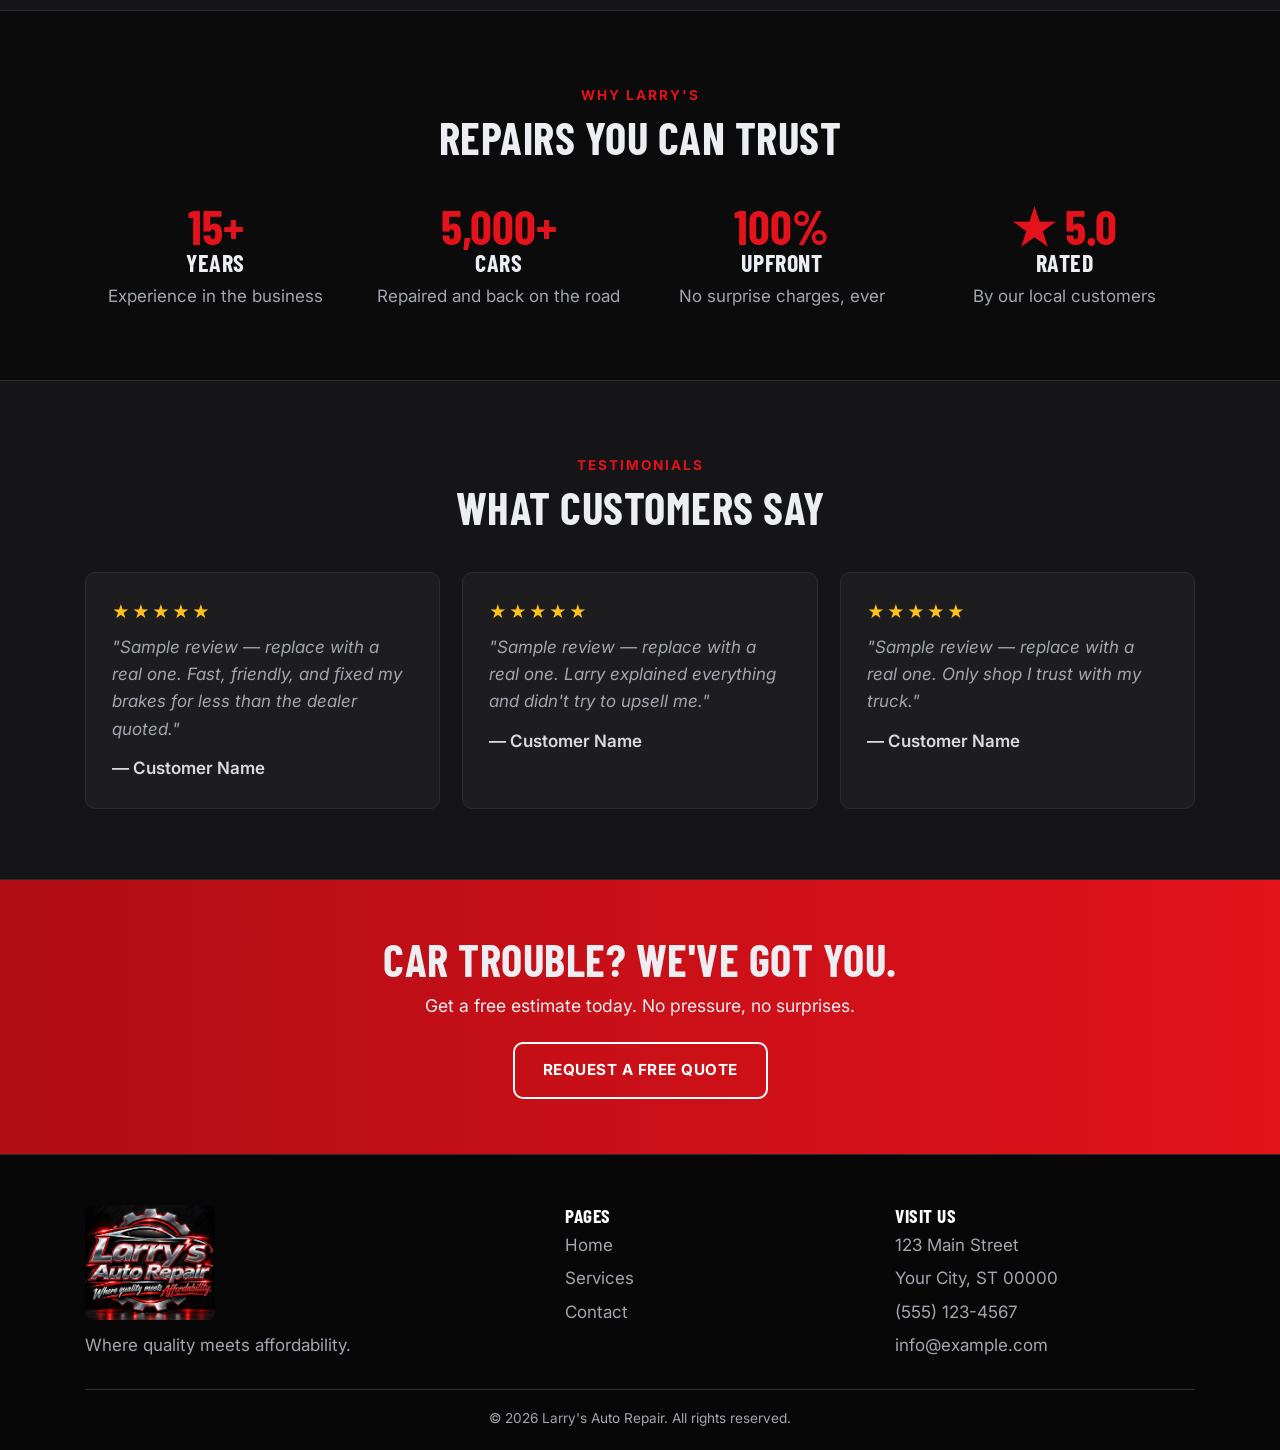
==== commit 35a58f29: "Switch icons to chrome badges with detailed solid icons Chrome/silver badges with a red ring to matc" ====
--- a/index.html
+++ b/index.html
@@ -17,7 +17,7 @@
   <div class="topbar">
     <div class="container">
       <span class="hide-sm">Mon–Fri 8am–6pm · Sat 9am–2pm</span>
-      <a href="tel:5551234567"><svg class="ico-inline" viewBox="0 0 24 24" fill="none" stroke="currentColor" stroke-width="1.8" stroke-linecap="round" stroke-linejoin="round" aria-hidden="true"><path d="M22 16.92v3a2 2 0 0 1-2.18 2 19.79 19.79 0 0 1-8.63-3.07 19.5 19.5 0 0 1-6-6 19.79 19.79 0 0 1-3.07-8.67A2 2 0 0 1 4.11 2h3a2 2 0 0 1 2 1.72c.13.96.36 1.9.7 2.81a2 2 0 0 1-.45 2.11L8.09 9.91a16 16 0 0 0 6 6l1.27-1.27a2 2 0 0 1 2.11-.45c.91.34 1.85.57 2.81.7A2 2 0 0 1 22 16.92z"/></svg> Call (555) 123-4567</a>
+      <a href="tel:5551234567"><svg class="ico-inline" viewBox="0 0 48 48" aria-hidden="true"><path d="M17 4.5c1-.6 2.3-.3 2.9.7l3.4 6c.5 1 .3 2.2-.6 2.9l-3 2.4c1.8 4.3 5 7.9 9.4 10.2l2.6-2.8c.7-.8 1.9-1 2.9-.4l6 3.4c1 .6 1.4 1.8.9 2.9l-1.6 3.6c-.8 1.8-2.7 2.9-4.7 2.6C19 34.4 9.6 22.4 9 12.2c-.1-1.8.9-3.5 2.5-4.4z" fill="currentColor"/></svg> Call (555) 123-4567</a>
     </div>
   </div>
 
@@ -27,7 +27,7 @@
         <img src="images/logo-small.jpg" alt="Larry's Auto Repair logo">
         <span>Larry's Auto Repair</span>
       </a>
-      <button class="menu-toggle" aria-label="Open menu" aria-expanded="false"><svg viewBox="0 0 24 24" fill="none" stroke="currentColor" stroke-width="1.8" stroke-linecap="round" stroke-linejoin="round" aria-hidden="true"><path d="M3 6h18M3 12h18M3 18h18"/></svg></button>
+      <button class="menu-toggle" aria-label="Open menu" aria-expanded="false"><svg viewBox="0 0 24 24" aria-hidden="true"><rect x="3" y="5" width="18" height="2.6" rx="1.3" fill="currentColor"/><rect x="3" y="10.7" width="18" height="2.6" rx="1.3" fill="currentColor"/><rect x="7" y="16.4" width="14" height="2.6" rx="1.3" fill="currentColor"/></svg></button>
       <nav class="nav">
         <a href="index.html" class="active">Home</a>
         <a href="services.html">Services</a>
@@ -68,32 +68,32 @@
       </div>
       <div class="grid grid-3">
         <div class="card">
-          <div class="icon"><svg viewBox="0 0 24 24" fill="none" stroke="currentColor" stroke-width="1.8" stroke-linecap="round" stroke-linejoin="round" aria-hidden="true"><path d="M12 22a7 7 0 0 0 7-7c0-2-1-3.9-3-5.5S12.5 5.5 12 3c-.5 2.5-2 4.9-4 6.5S5 13 5 15a7 7 0 0 0 7 7z"/><path d="M9 15.5a3 3 0 0 0 3 3"/></svg></div>
+          <div class="icon"><svg viewBox="0 0 48 48" aria-hidden="true"><path d="M7 21h19l5 4 12-6v3l-12 9v7a2 2 0 0 1-2 2H9a2 2 0 0 1-2-2z" fill="#17171a"/><rect x="12" y="16" width="9" height="4" rx="1" fill="#17171a"/><path d="M9 23V16a3 3 0 0 1 3-3h3" stroke="#17171a" stroke-width="2.4" fill="none" stroke-linecap="round"/><rect x="10" y="27" width="16" height="8" rx="1" fill="#eef0f3"/><rect x="12" y="29" width="12" height="1.6" fill="#e3121b"/><rect x="12" y="32" width="8" height="1.2" fill="#17171a"/><path d="M42 27c1.6 2.4 2.6 3.8 2.6 5a2.6 2.6 0 0 1-5.2 0c0-1.2 1-2.6 2.6-5z" fill="#e3121b"/></svg></div>
           <h3>Oil Changes</h3>
           <p>Conventional and synthetic oil changes with a free multi-point inspection.</p>
         </div>
         <div class="card">
-          <div class="icon"><svg viewBox="0 0 24 24" fill="none" stroke="currentColor" stroke-width="1.8" stroke-linecap="round" stroke-linejoin="round" aria-hidden="true"><circle cx="12" cy="12" r="9"/><circle cx="12" cy="12" r="3"/><circle cx="12" cy="6.5" r=".6"/><circle cx="17.5" cy="12" r=".6"/><circle cx="12" cy="17.5" r=".6"/><circle cx="6.5" cy="12" r=".6"/><path d="M17.5 3.8a9.5 9.5 0 0 1 2.7 3.4" stroke-width="3"/></svg></div>
+          <div class="icon"><svg viewBox="0 0 48 48" aria-hidden="true"><defs><mask id="rotor-m"><rect width="48" height="48" fill="#fff"/><g fill="#000"><circle cx="36.5" cy="24" r="1.15"/><circle cx="39.94" cy="28.27" r="1.15"/><circle cx="34.83" cy="30.25" r="1.15"/><circle cx="35.67" cy="35.67" r="1.15"/><circle cx="30.25" cy="34.83" r="1.15"/><circle cx="28.27" cy="39.94" r="1.15"/><circle cx="24" cy="36.5" r="1.15"/><circle cx="19.73" cy="39.94" r="1.15"/><circle cx="17.75" cy="34.83" r="1.15"/><circle cx="12.33" cy="35.67" r="1.15"/><circle cx="13.17" cy="30.25" r="1.15"/><circle cx="8.06" cy="28.27" r="1.15"/><circle cx="11.5" cy="24" r="1.15"/><circle cx="8.06" cy="19.73" r="1.15"/><circle cx="13.17" cy="17.75" r="1.15"/><circle cx="12.33" cy="12.33" r="1.15"/><circle cx="17.75" cy="13.17" r="1.15"/><circle cx="19.73" cy="8.06" r="1.15"/><circle cx="24" cy="11.5" r="1.15"/><circle cx="28.27" cy="8.06" r="1.15"/><circle cx="30.25" cy="13.17" r="1.15"/><circle cx="35.67" cy="12.33" r="1.15"/><circle cx="34.83" cy="17.75" r="1.15"/><circle cx="39.94" cy="19.73" r="1.15"/><circle cx="24" cy="19" r="1.1"/><circle cx="28.76" cy="22.45" r="1.1"/><circle cx="26.94" cy="28.05" r="1.1"/><circle cx="21.06" cy="28.05" r="1.1"/><circle cx="19.24" cy="22.45" r="1.1"/><circle cx="24" cy="24" r="2.1"/></g><path d="M42.53 25.62 Q40.55 29.7 36.92 30.58" stroke="#000" stroke-width="1.1" stroke-linecap="round" fill="none"/><path d="M31.86 40.86 Q27.34 41.18 24.76 38.48" stroke="#000" stroke-width="1.1" stroke-linecap="round" fill="none"/><path d="M13.33 39.24 Q10.79 35.48 11.84 31.9" stroke="#000" stroke-width="1.1" stroke-linecap="round" fill="none"/><path d="M5.47 22.38 Q7.45 18.3 11.08 17.42" stroke="#000" stroke-width="1.1" stroke-linecap="round" fill="none"/><path d="M16.14 7.14 Q20.66 6.82 23.24 9.52" stroke="#000" stroke-width="1.1" stroke-linecap="round" fill="none"/><path d="M34.67 8.76 Q37.21 12.52 36.16 16.1" stroke="#000" stroke-width="1.1" stroke-linecap="round" fill="none"/><circle cx="24" cy="24" r="8.6" fill="none" stroke="#000" stroke-width="1.2"/></mask></defs><circle cx="24" cy="24" r="20.5" fill="#17171a" mask="url(#rotor-m)"/><path d="M20.08 1.74 A22.6 22.6 0 0 1 45.24 16.27 L38.57 18.7 A15.5 15.5 0 0 0 21.31 8.74Z" fill="#e3121b" stroke="#17171a" stroke-width="1" stroke-linejoin="round"/><circle cx="25.33" cy="5.05" r="1.2" fill="#eef0f3"/><circle cx="39.75" cy="13.38" r="1.2" fill="#eef0f3"/></svg></div>
           <h3>Brakes</h3>
           <p>Pads, rotors, calipers, and brake fluid. Stop squealing and stop safely.</p>
         </div>
         <div class="card">
-          <div class="icon"><svg viewBox="0 0 24 24" fill="none" stroke="currentColor" stroke-width="1.8" stroke-linecap="round" stroke-linejoin="round" aria-hidden="true"><rect x="2" y="4" width="20" height="14" rx="2"/><path d="M5 11h3l2-4 3 8 2-4h4"/><path d="M8 21h8"/></svg></div>
+          <div class="icon"><svg viewBox="0 0 48 48" aria-hidden="true"><rect x="9" y="5" width="24" height="34" rx="3.5" fill="#17171a"/><rect x="12" y="9" width="18" height="13" rx="1.5" fill="#eef0f3"/><path d="M13.5 17h3l2-5 3 8 2-5h5" stroke="#e3121b" stroke-width="1.8" fill="none" stroke-linejoin="round" stroke-linecap="round"/><circle cx="21" cy="29" r="3.4" fill="#e3121b"/><rect x="13" y="27.5" width="3.5" height="3" rx=".8" fill="#eef0f3"/><rect x="25.5" y="27.5" width="3.5" height="3" rx=".8" fill="#eef0f3"/><rect x="13" y="34" width="16" height="1.6" rx=".8" fill="#55575e"/><path d="M21 39v3a3 3 0 0 0 3 3h10a3 3 0 0 0 3-3V30" stroke="#17171a" stroke-width="2.4" fill="none" stroke-linecap="round"/><rect x="33.5" y="23" width="7" height="8" rx="1.2" fill="#17171a"/><rect x="35" y="20" width="1.4" height="3" fill="#17171a"/><rect x="37.6" y="20" width="1.4" height="3" fill="#17171a"/></svg></div>
           <h3>Diagnostics</h3>
           <p>Check engine light on? We find the problem fast with modern scan tools.</p>
         </div>
         <div class="card">
-          <div class="icon"><svg viewBox="0 0 24 24" fill="none" stroke="currentColor" stroke-width="1.8" stroke-linecap="round" stroke-linejoin="round" aria-hidden="true"><path d="M4 9h3l2-2h5l2 2h2v3h2v-2h1v6h-1v-2h-2v3h-3l-2 2H8l-2-2H4z"/><path d="M2 11v4M9 4h4M11 4v3"/></svg></div>
+          <div class="icon"><svg viewBox="0 0 48 48" aria-hidden="true"><path d="M12 6h24a2 2 0 0 1 2 2v15c0 2-1 3-3 3.5V30H13v-3.5c-2-.5-3-1.5-3-3.5V8a2 2 0 0 1 2-2z" fill="#17171a"/><rect x="10" y="10" width="28" height="1.6" fill="#eef0f3"/><rect x="10" y="13.4" width="28" height="1.6" fill="#eef0f3"/><rect x="10" y="16.8" width="28" height="1.2" fill="#eef0f3"/><circle cx="24" cy="23" r="3.6" fill="#e3121b"/><circle cx="24" cy="23" r="1.3" fill="#17171a"/><path d="M21 26h6l2.5 11h-11z" fill="#17171a"/><circle cx="24" cy="39.5" r="6.5" fill="#17171a"/><circle cx="24" cy="39.5" r="3.2" fill="#eef0f3"/><circle cx="24" cy="39.5" r="1.5" fill="#e3121b"/></svg></div>
           <h3>Engine Repair</h3>
           <p>From tune-ups to major engine work, done by experienced mechanics.</p>
         </div>
         <div class="card">
-          <div class="icon"><svg viewBox="0 0 24 24" fill="none" stroke="currentColor" stroke-width="1.8" stroke-linecap="round" stroke-linejoin="round" aria-hidden="true"><rect x="2" y="7" width="18" height="12" rx="2"/><path d="M6 7V5h3v2M13 7V5h3v2"/><path d="M5 13h3M6.5 11.5v3M14 13h3"/></svg></div>
+          <div class="icon"><svg viewBox="0 0 48 48" aria-hidden="true"><rect x="10" y="10" width="6" height="5" rx="1" fill="#17171a"/><rect x="32" y="10" width="6" height="5" rx="1" fill="#17171a"/><rect x="5" y="14" width="38" height="26" rx="3" fill="#17171a"/><rect x="5" y="14" width="38" height="5" rx="2" fill="#2e2f34"/><path d="M11 27h7M14.5 23.5v7" stroke="#e3121b" stroke-width="2.6" stroke-linecap="round"/><path d="M30 27h7" stroke="#eef0f3" stroke-width="2.6" stroke-linecap="round"/><path d="M25.5 21l-4.5 7h3.5l-2 7 5.5-8.5h-3.5z" fill="#e3121b"/></svg></div>
           <h3>Batteries &amp; Electrical</h3>
           <p>Battery testing and replacement, alternators, starters, and wiring.</p>
         </div>
         <div class="card">
-          <div class="icon"><svg viewBox="0 0 24 24" fill="none" stroke="currentColor" stroke-width="1.8" stroke-linecap="round" stroke-linejoin="round" aria-hidden="true"><path d="M12 2v20M4.9 7l14.2 10M4.9 17 19.1 7"/><path d="m9 4 3 2 3-2M9 20l3-2 3 2"/></svg></div>
+          <div class="icon"><svg viewBox="0 0 48 48" aria-hidden="true"><g transform="translate(18 22)" stroke="#17171a" stroke-width="2.6" stroke-linecap="round" fill="none"><path d="M0 0L0 -13M0 -7.5l3.06 -2.57M0 -7.5l-3.06 -2.57"/><path d="M0 0L11.26 -6.5M6.5 -3.75l3.76 1.37M6.5 -3.75l0.69 -3.94"/><path d="M0 0L11.26 6.5M6.5 3.75l0.69 3.94M6.5 3.75l3.76 -1.37"/><path d="M0 0L0 13M0 7.5l-3.06 2.57M0 7.5l3.06 2.57"/><path d="M0 0L-11.26 6.5M-6.5 3.75l-3.76 -1.37M-6.5 3.75l-0.69 3.94"/><path d="M0 0L-11.26 -6.5M-6.5 -3.75l-0.69 -3.94M-6.5 -3.75l-3.76 1.37"/></g><path d="M36 22c4 4 7 7.5 7 12a7 7 0 0 1-14 0c0-3 1.4-5 3-6.5.3 2 1.2 3 2.4 3.3C33.5 27 34 24.8 36 22z" fill="#e3121b"/><path d="M36 33c1.6 1.4 2.6 2.6 2.6 4a2.6 2.6 0 0 1-5.2 0c0-1.3.9-2.6 2.6-4z" fill="#eef0f3"/></svg></div>
           <h3>A/C &amp; Heating</h3>
           <p>A/C recharge, leak repair, and heater service for every season.</p>
         </div>
--- a/css/style.css
+++ b/css/style.css
@@ -203,19 +203,33 @@
 }
 .card:hover { border-color: var(--red); transform: translateY(-3px); }
 .card .icon {
-  width: 52px;
-  height: 52px;
+  width: 72px;
+  height: 72px;
   display: grid;
   place-items: center;
-  margin-bottom: 16px;
-  border-radius: 10px;
-  background: rgba(227, 18, 27, 0.12);
-  border: 1px solid rgba(227, 18, 27, 0.35);
-  color: var(--red);
-  transition: background 0.2s, color 0.2s;
-}
-.card .icon svg { width: 28px; height: 28px; }
-.card:hover .icon { background: var(--red); color: #fff; }
+  margin-bottom: 18px;
+  border-radius: 50%;
+  /* brushed chrome badge with a red ring, to match the logo */
+  background:
+    radial-gradient(circle at 32% 24%, rgba(255, 255, 255, 0.95) 0, rgba(255, 255, 255, 0) 38%),
+    linear-gradient(150deg, #ffffff 0%, #c4c7cd 32%, #7b7e86 55%, #d4d6db 78%, #f2f3f5 100%);
+  border: 3px solid var(--red);
+  box-shadow:
+    inset 0 2px 2px rgba(255, 255, 255, 0.9),
+    inset 0 -3px 5px rgba(0, 0, 0, 0.35),
+    0 0 0 2px #2a2a2e,
+    0 6px 14px rgba(0, 0, 0, 0.6);
+  transition: transform 0.25s, box-shadow 0.25s;
+}
+.card .icon svg { width: 46px; height: 46px; display: block; }
+.card:hover .icon {
+  transform: rotate(-8deg) scale(1.05);
+  box-shadow:
+    inset 0 2px 2px rgba(255, 255, 255, 0.9),
+    inset 0 -3px 5px rgba(0, 0, 0, 0.35),
+    0 0 0 2px #2a2a2e,
+    0 0 18px rgba(227, 18, 27, 0.55);
+}
 .card p { color: var(--muted); }
 .card .price { margin-top: 12px; color: var(--chrome); font-weight: 700; }
 
@@ -250,15 +264,18 @@
 .info-list li { display: flex; gap: 14px; }
 .info-list .icon {
   flex: none;
-  width: 42px;
-  height: 42px;
+  width: 48px;
+  height: 48px;
   display: grid;
   place-items: center;
   border-radius: 50%;
-  background: rgba(227, 18, 27, 0.12);
-  color: var(--red);
-}
-.info-list .icon svg { width: 20px; height: 20px; }
+  background:
+    radial-gradient(circle at 32% 24%, rgba(255, 255, 255, 0.95) 0, rgba(255, 255, 255, 0) 38%),
+    linear-gradient(150deg, #ffffff 0%, #c4c7cd 32%, #7b7e86 55%, #d4d6db 78%, #f2f3f5 100%);
+  border: 2px solid var(--red);
+  box-shadow: inset 0 -2px 4px rgba(0, 0, 0, 0.35), 0 4px 10px rgba(0, 0, 0, 0.5);
+}
+.info-list .icon svg { width: 28px; height: 28px; display: block; }
 .info-list strong { display: block; color: #fff; }
 .info-list span, .info-list a { color: var(--muted); text-decoration: none; }
 
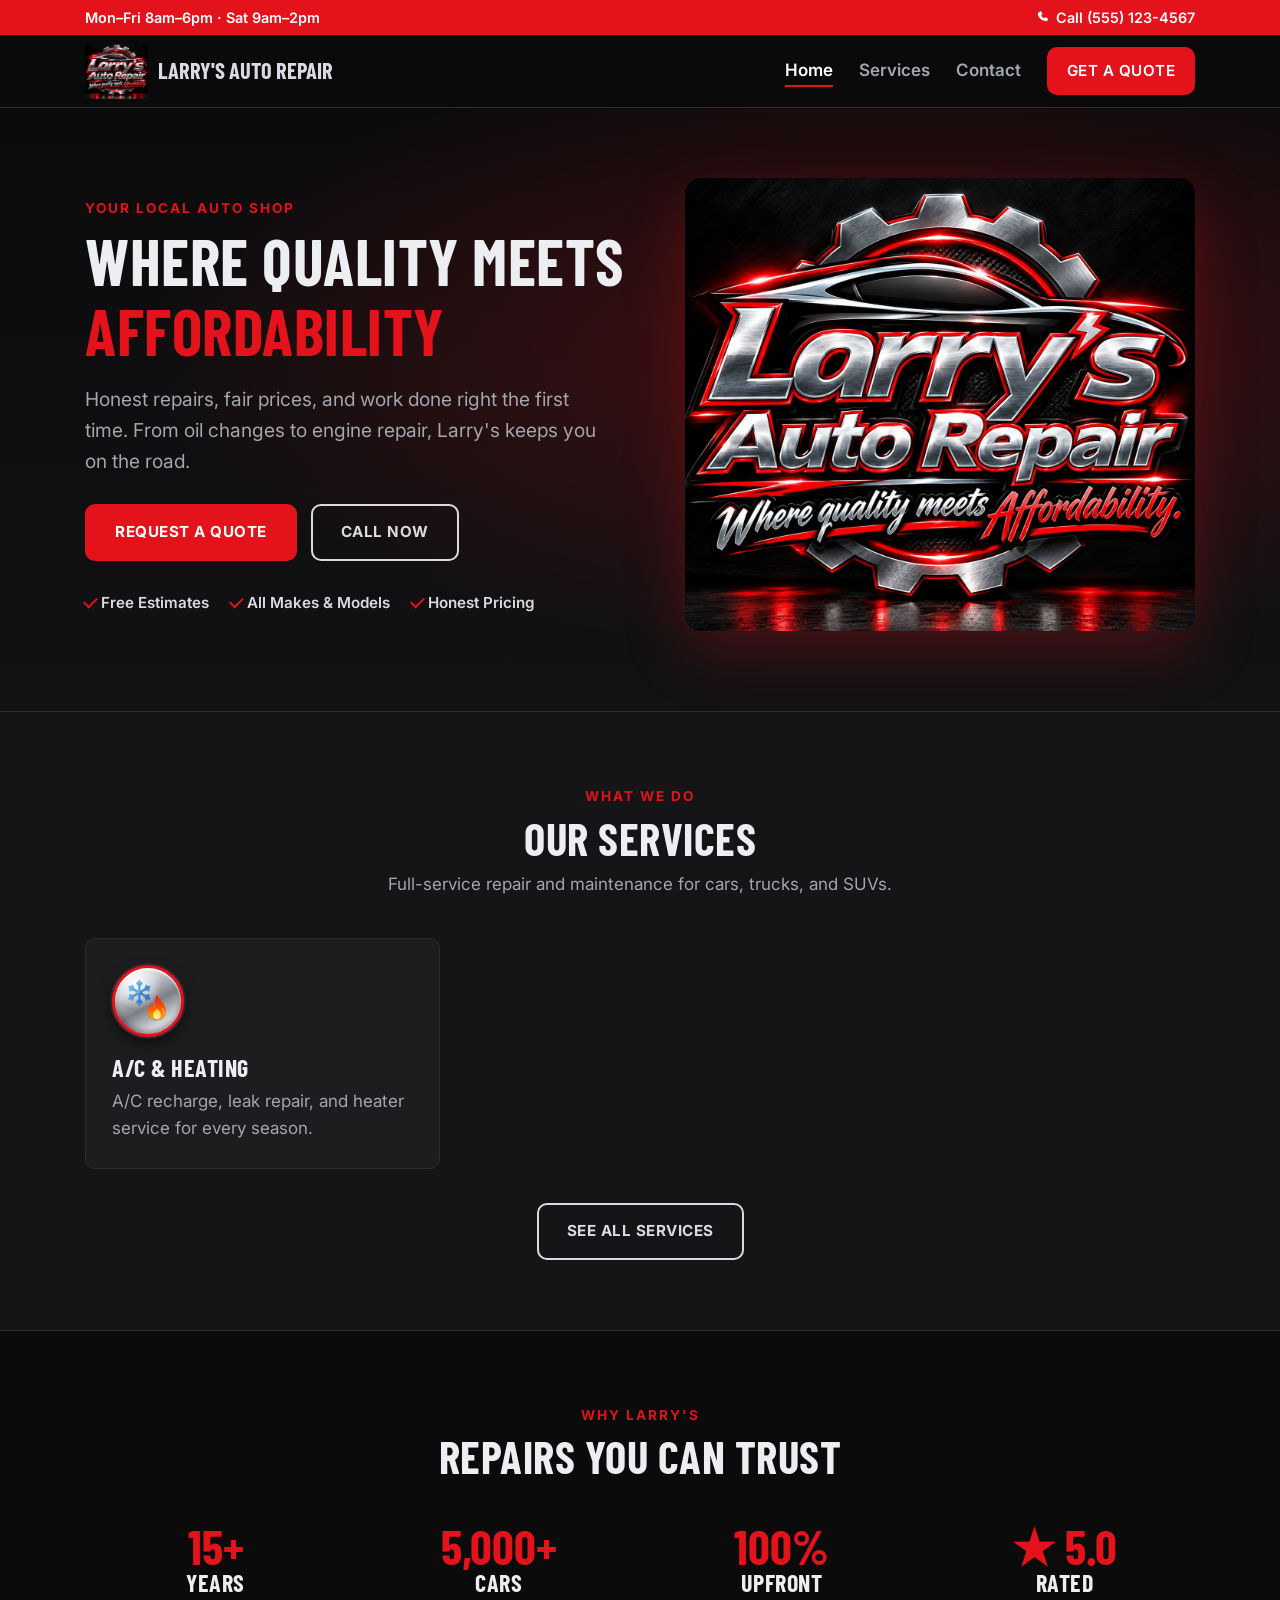
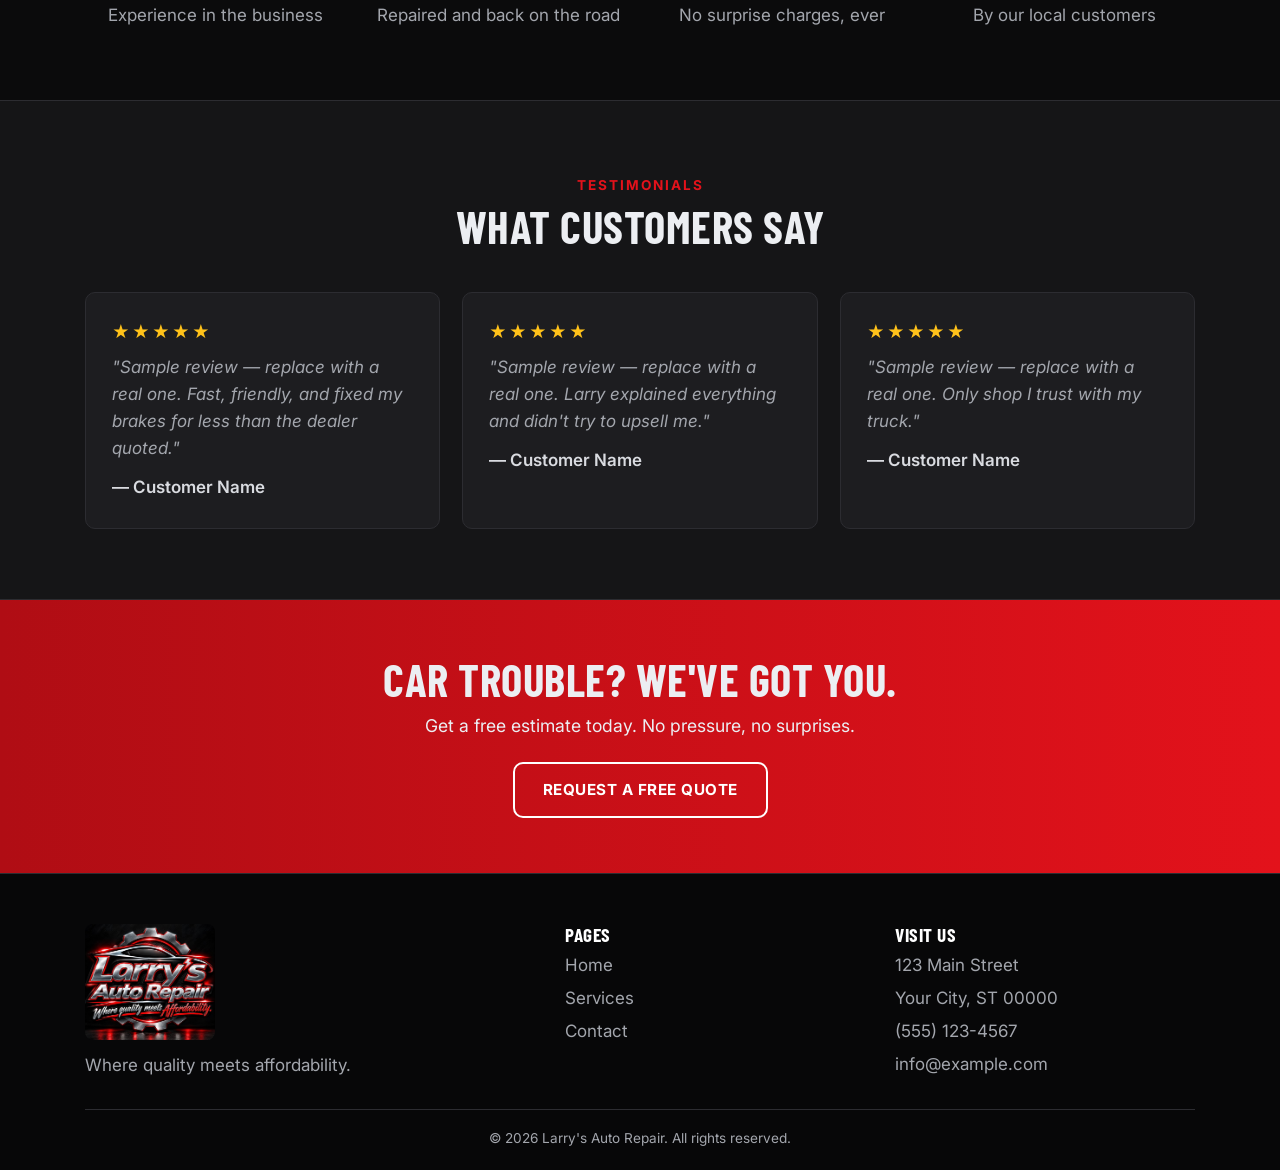
==== commit d7514543: "Sleeker A/C & Heating icon: blue snowflake and flame on chrome Co-Authored-By: Claude Opus 5.5 <nore" ====
--- a/index.html
+++ b/index.html
@@ -68,32 +68,7 @@
       </div>
       <div class="grid grid-3">
         <div class="card">
-          <div class="icon"><svg viewBox="0 0 48 48" aria-hidden="true"><path d="M7 21h19l5 4 12-6v3l-12 9v7a2 2 0 0 1-2 2H9a2 2 0 0 1-2-2z" fill="#17171a"/><rect x="12" y="16" width="9" height="4" rx="1" fill="#17171a"/><path d="M9 23V16a3 3 0 0 1 3-3h3" stroke="#17171a" stroke-width="2.4" fill="none" stroke-linecap="round"/><rect x="10" y="27" width="16" height="8" rx="1" fill="#eef0f3"/><rect x="12" y="29" width="12" height="1.6" fill="#e3121b"/><rect x="12" y="32" width="8" height="1.2" fill="#17171a"/><path d="M42 27c1.6 2.4 2.6 3.8 2.6 5a2.6 2.6 0 0 1-5.2 0c0-1.2 1-2.6 2.6-5z" fill="#e3121b"/></svg></div>
-          <h3>Oil Changes</h3>
-          <p>Conventional and synthetic oil changes with a free multi-point inspection.</p>
-        </div>
-        <div class="card">
-          <div class="icon"><svg viewBox="0 0 48 48" aria-hidden="true"><defs><mask id="rotor-m"><rect width="48" height="48" fill="#fff"/><g fill="#000"><circle cx="36.5" cy="24" r="1.15"/><circle cx="39.94" cy="28.27" r="1.15"/><circle cx="34.83" cy="30.25" r="1.15"/><circle cx="35.67" cy="35.67" r="1.15"/><circle cx="30.25" cy="34.83" r="1.15"/><circle cx="28.27" cy="39.94" r="1.15"/><circle cx="24" cy="36.5" r="1.15"/><circle cx="19.73" cy="39.94" r="1.15"/><circle cx="17.75" cy="34.83" r="1.15"/><circle cx="12.33" cy="35.67" r="1.15"/><circle cx="13.17" cy="30.25" r="1.15"/><circle cx="8.06" cy="28.27" r="1.15"/><circle cx="11.5" cy="24" r="1.15"/><circle cx="8.06" cy="19.73" r="1.15"/><circle cx="13.17" cy="17.75" r="1.15"/><circle cx="12.33" cy="12.33" r="1.15"/><circle cx="17.75" cy="13.17" r="1.15"/><circle cx="19.73" cy="8.06" r="1.15"/><circle cx="24" cy="11.5" r="1.15"/><circle cx="28.27" cy="8.06" r="1.15"/><circle cx="30.25" cy="13.17" r="1.15"/><circle cx="35.67" cy="12.33" r="1.15"/><circle cx="34.83" cy="17.75" r="1.15"/><circle cx="39.94" cy="19.73" r="1.15"/><circle cx="24" cy="19" r="1.1"/><circle cx="28.76" cy="22.45" r="1.1"/><circle cx="26.94" cy="28.05" r="1.1"/><circle cx="21.06" cy="28.05" r="1.1"/><circle cx="19.24" cy="22.45" r="1.1"/><circle cx="24" cy="24" r="2.1"/></g><path d="M42.53 25.62 Q40.55 29.7 36.92 30.58" stroke="#000" stroke-width="1.1" stroke-linecap="round" fill="none"/><path d="M31.86 40.86 Q27.34 41.18 24.76 38.48" stroke="#000" stroke-width="1.1" stroke-linecap="round" fill="none"/><path d="M13.33 39.24 Q10.79 35.48 11.84 31.9" stroke="#000" stroke-width="1.1" stroke-linecap="round" fill="none"/><path d="M5.47 22.38 Q7.45 18.3 11.08 17.42" stroke="#000" stroke-width="1.1" stroke-linecap="round" fill="none"/><path d="M16.14 7.14 Q20.66 6.82 23.24 9.52" stroke="#000" stroke-width="1.1" stroke-linecap="round" fill="none"/><path d="M34.67 8.76 Q37.21 12.52 36.16 16.1" stroke="#000" stroke-width="1.1" stroke-linecap="round" fill="none"/><circle cx="24" cy="24" r="8.6" fill="none" stroke="#000" stroke-width="1.2"/></mask></defs><circle cx="24" cy="24" r="20.5" fill="#17171a" mask="url(#rotor-m)"/><path d="M20.08 1.74 A22.6 22.6 0 0 1 45.24 16.27 L38.57 18.7 A15.5 15.5 0 0 0 21.31 8.74Z" fill="#e3121b" stroke="#17171a" stroke-width="1" stroke-linejoin="round"/><circle cx="25.33" cy="5.05" r="1.2" fill="#eef0f3"/><circle cx="39.75" cy="13.38" r="1.2" fill="#eef0f3"/></svg></div>
-          <h3>Brakes</h3>
-          <p>Pads, rotors, calipers, and brake fluid. Stop squealing and stop safely.</p>
-        </div>
-        <div class="card">
-          <div class="icon"><svg viewBox="0 0 48 48" aria-hidden="true"><rect x="9" y="5" width="24" height="34" rx="3.5" fill="#17171a"/><rect x="12" y="9" width="18" height="13" rx="1.5" fill="#eef0f3"/><path d="M13.5 17h3l2-5 3 8 2-5h5" stroke="#e3121b" stroke-width="1.8" fill="none" stroke-linejoin="round" stroke-linecap="round"/><circle cx="21" cy="29" r="3.4" fill="#e3121b"/><rect x="13" y="27.5" width="3.5" height="3" rx=".8" fill="#eef0f3"/><rect x="25.5" y="27.5" width="3.5" height="3" rx=".8" fill="#eef0f3"/><rect x="13" y="34" width="16" height="1.6" rx=".8" fill="#55575e"/><path d="M21 39v3a3 3 0 0 0 3 3h10a3 3 0 0 0 3-3V30" stroke="#17171a" stroke-width="2.4" fill="none" stroke-linecap="round"/><rect x="33.5" y="23" width="7" height="8" rx="1.2" fill="#17171a"/><rect x="35" y="20" width="1.4" height="3" fill="#17171a"/><rect x="37.6" y="20" width="1.4" height="3" fill="#17171a"/></svg></div>
-          <h3>Diagnostics</h3>
-          <p>Check engine light on? We find the problem fast with modern scan tools.</p>
-        </div>
-        <div class="card">
-          <div class="icon"><svg viewBox="0 0 48 48" aria-hidden="true"><path d="M12 6h24a2 2 0 0 1 2 2v15c0 2-1 3-3 3.5V30H13v-3.5c-2-.5-3-1.5-3-3.5V8a2 2 0 0 1 2-2z" fill="#17171a"/><rect x="10" y="10" width="28" height="1.6" fill="#eef0f3"/><rect x="10" y="13.4" width="28" height="1.6" fill="#eef0f3"/><rect x="10" y="16.8" width="28" height="1.2" fill="#eef0f3"/><circle cx="24" cy="23" r="3.6" fill="#e3121b"/><circle cx="24" cy="23" r="1.3" fill="#17171a"/><path d="M21 26h6l2.5 11h-11z" fill="#17171a"/><circle cx="24" cy="39.5" r="6.5" fill="#17171a"/><circle cx="24" cy="39.5" r="3.2" fill="#eef0f3"/><circle cx="24" cy="39.5" r="1.5" fill="#e3121b"/></svg></div>
-          <h3>Engine Repair</h3>
-          <p>From tune-ups to major engine work, done by experienced mechanics.</p>
-        </div>
-        <div class="card">
-          <div class="icon"><svg viewBox="0 0 48 48" aria-hidden="true"><rect x="10" y="10" width="6" height="5" rx="1" fill="#17171a"/><rect x="32" y="10" width="6" height="5" rx="1" fill="#17171a"/><rect x="5" y="14" width="38" height="26" rx="3" fill="#17171a"/><rect x="5" y="14" width="38" height="5" rx="2" fill="#2e2f34"/><path d="M11 27h7M14.5 23.5v7" stroke="#e3121b" stroke-width="2.6" stroke-linecap="round"/><path d="M30 27h7" stroke="#eef0f3" stroke-width="2.6" stroke-linecap="round"/><path d="M25.5 21l-4.5 7h3.5l-2 7 5.5-8.5h-3.5z" fill="#e3121b"/></svg></div>
-          <h3>Batteries &amp; Electrical</h3>
-          <p>Battery testing and replacement, alternators, starters, and wiring.</p>
-        </div>
-        <div class="card">
-          <div class="icon"><svg viewBox="0 0 48 48" aria-hidden="true"><g transform="translate(18 22)" stroke="#17171a" stroke-width="2.6" stroke-linecap="round" fill="none"><path d="M0 0L0 -13M0 -7.5l3.06 -2.57M0 -7.5l-3.06 -2.57"/><path d="M0 0L11.26 -6.5M6.5 -3.75l3.76 1.37M6.5 -3.75l0.69 -3.94"/><path d="M0 0L11.26 6.5M6.5 3.75l0.69 3.94M6.5 3.75l3.76 -1.37"/><path d="M0 0L0 13M0 7.5l-3.06 2.57M0 7.5l3.06 2.57"/><path d="M0 0L-11.26 6.5M-6.5 3.75l-3.76 -1.37M-6.5 3.75l-0.69 3.94"/><path d="M0 0L-11.26 -6.5M-6.5 -3.75l-0.69 -3.94M-6.5 -3.75l-3.76 1.37"/></g><path d="M36 22c4 4 7 7.5 7 12a7 7 0 0 1-14 0c0-3 1.4-5 3-6.5.3 2 1.2 3 2.4 3.3C33.5 27 34 24.8 36 22z" fill="#e3121b"/><path d="M36 33c1.6 1.4 2.6 2.6 2.6 4a2.6 2.6 0 0 1-5.2 0c0-1.3.9-2.6 2.6-4z" fill="#eef0f3"/></svg></div>
+          <div class="icon"><svg viewBox="0 0 48 48" aria-hidden="true"><defs><linearGradient id="fireG" x1="0" y1="1" x2="0" y2="0"><stop offset="0" stop-color="#ffb000"/><stop offset=".5" stop-color="#ff5200"/><stop offset="1" stop-color="#e3121b"/></linearGradient><linearGradient id="coreG" x1="0" y1="1" x2="0" y2="0"><stop offset="0" stop-color="#fff6c2"/><stop offset="1" stop-color="#ffc21a"/></linearGradient><linearGradient id="iceG" x1="0" y1="0" x2="1" y2="1"><stop offset="0" stop-color="#6fd0ff"/><stop offset="1" stop-color="#0b63c9"/></linearGradient><filter id="acSh" x="-20%" y="-20%" width="140%" height="140%"><feDropShadow dx="0" dy=".8" stdDeviation=".7" flood-color="#000" flood-opacity=".35"/></filter></defs><g filter="url(#acSh)"><g transform="translate(15 15)"><path d="M0 -2.16L0 -12M0 -7.2l2.31 -2.76M0 -7.2l-2.31 -2.76M1.87 -1.08L10.39 -6M6.24 -3.6l3.55 0.63M6.24 -3.6l1.23 -3.38M1.87 1.08L10.39 6M6.24 3.6l1.23 3.38M6.24 3.6l3.55 -0.63M0 2.16L0 12M0 7.2l-2.31 2.76M0 7.2l2.31 2.76M-1.87 1.08L-10.39 6M-6.24 3.6l-3.55 -0.63M-6.24 3.6l-1.23 3.38M-1.87 -1.08L-10.39 -6M-6.24 -3.6l-1.23 -3.38M-6.24 -3.6l-3.55 0.63" stroke="url(#iceG)" stroke-width="1.9" stroke-linecap="round" fill="none"/><polygon points="1.56,0.9 0,1.8 -1.56,0.9 -1.56,-0.9 -0,-1.8 1.56,-0.9" fill="none" stroke="url(#iceG)" stroke-width="1.52" stroke-linejoin="round"/></g><path d="M33 17.5C35 23 42.5 26 42.5 34.5 42.5 40 38.2 43.5 33 43.5S23.5 40 23.5 34.8c0-4.2 2.6-6.8 4.8-8.8.1 3 1.5 4.8 3.3 5.2C30.6 26.4 31.4 21.8 33 17.5z" fill="url(#fireG)"/><path d="M33.6 31.8c2.5 2.7 3.8 4.6 3.8 6.6a4.1 4.1 0 0 1-8.2 0c0-2.3 2-4.3 4.4-6.6z" fill="url(#coreG)"/></g><path d="M38.6 31.4c1.5 1.8 2.2 3.6 2.1 5.4" stroke="#fff" stroke-opacity=".55" stroke-width="1" fill="none" stroke-linecap="round"/></svg></div>
           <h3>A/C &amp; Heating</h3>
           <p>A/C recharge, leak repair, and heater service for every season.</p>
         </div>
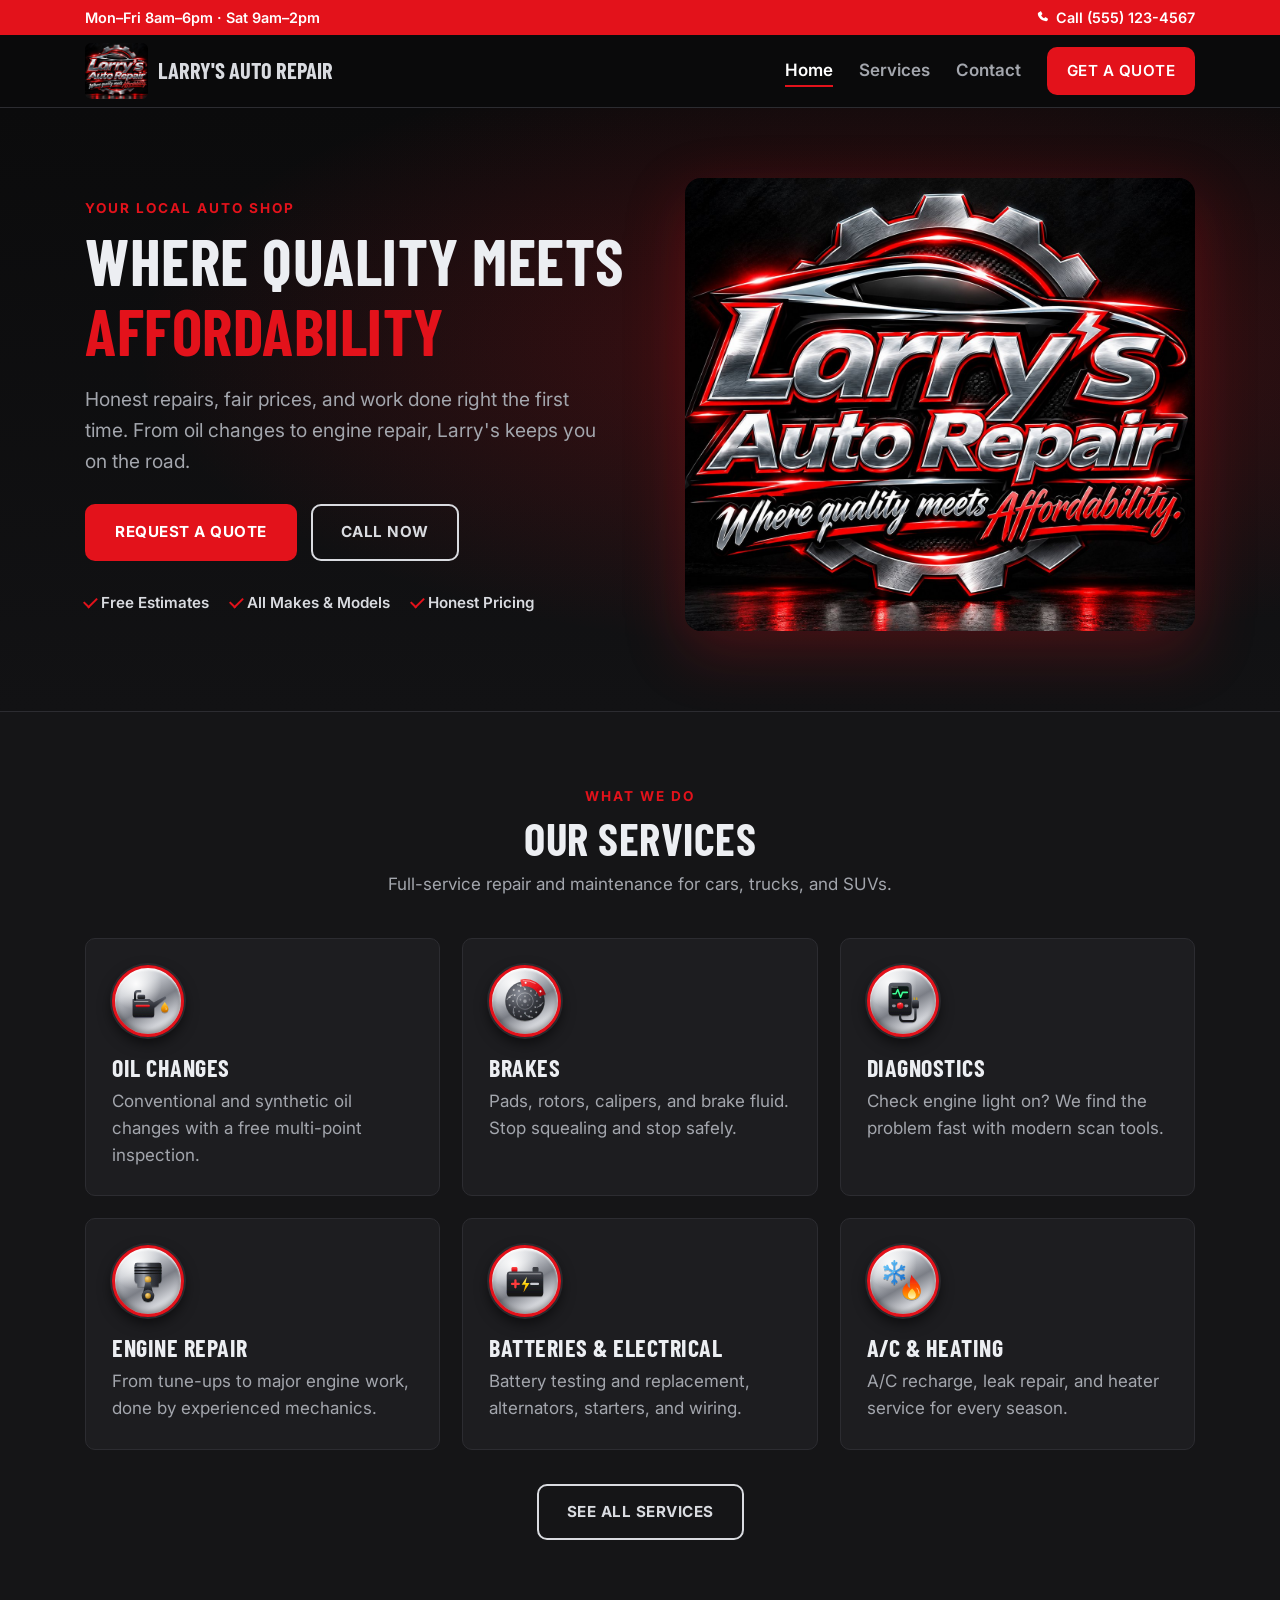
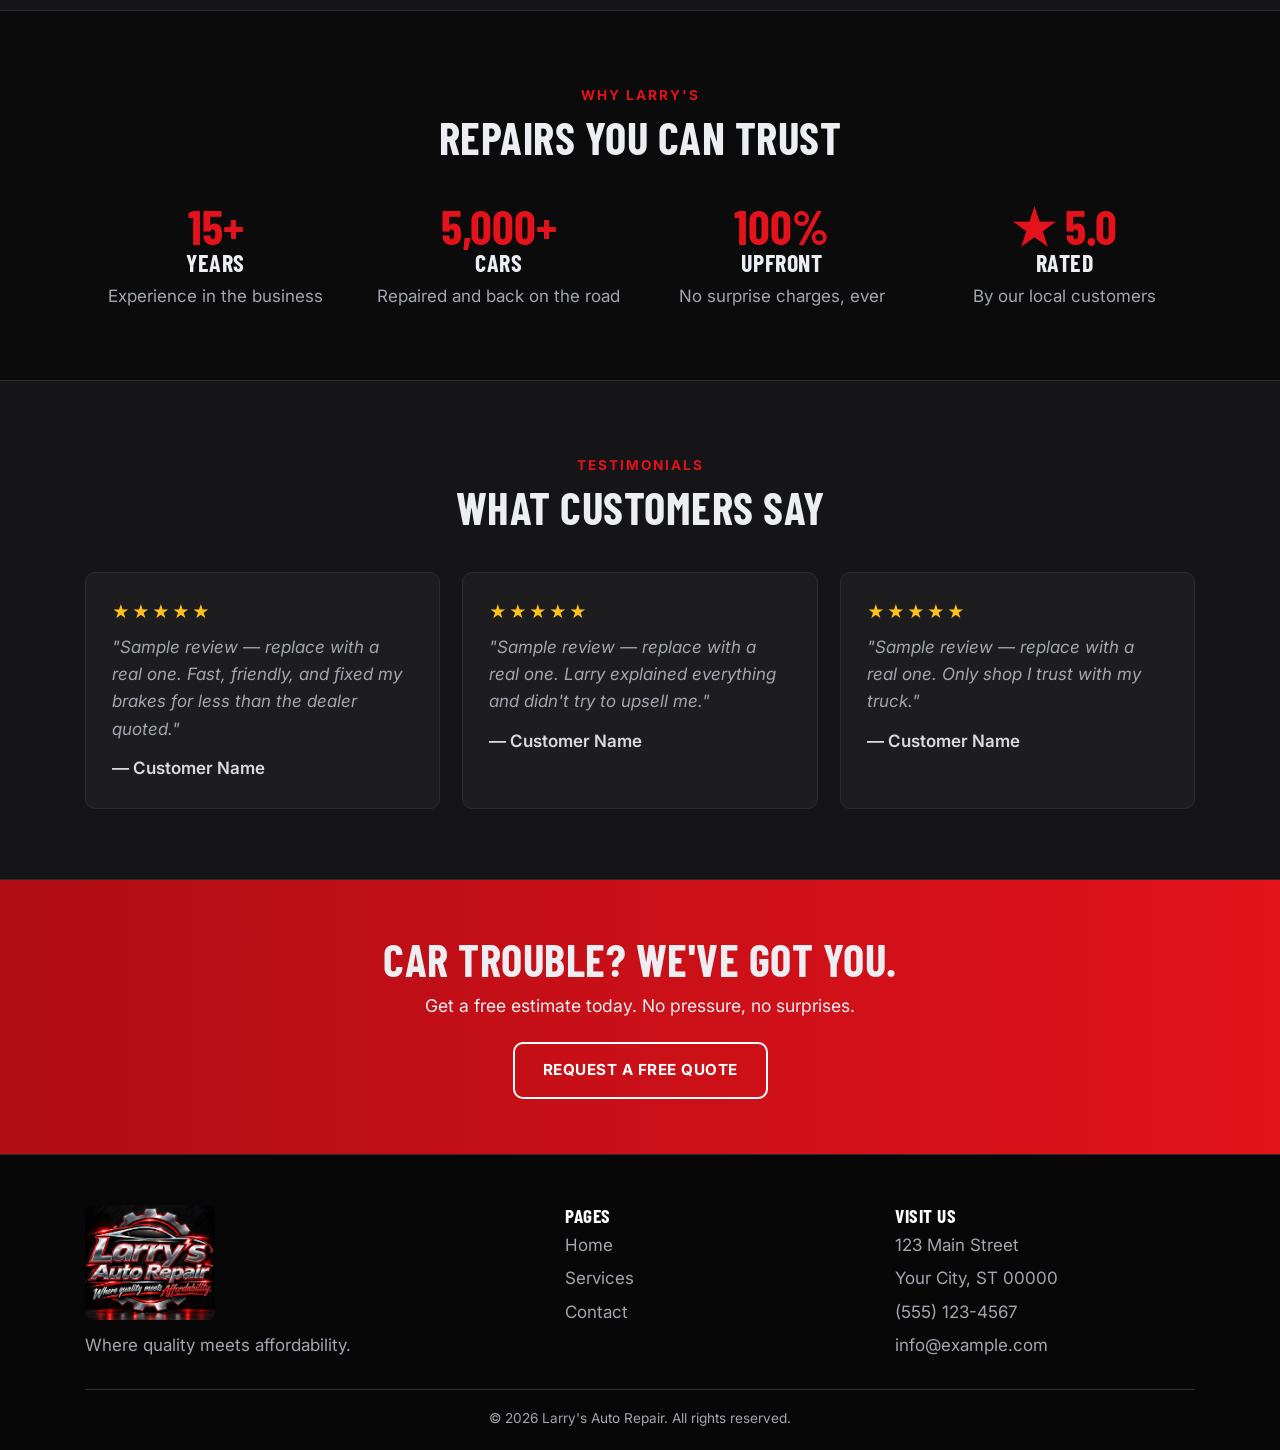
==== commit d1883f00: "Restore missing service cards and add sleek full-color icons The previous A/C icon update accidental" ====
--- a/index.html
+++ b/index.html
@@ -67,6 +67,31 @@
         <p>Full-service repair and maintenance for cars, trucks, and SUVs.</p>
       </div>
       <div class="grid grid-3">
+        <div class="card">
+          <div class="icon"><svg viewBox="0 0 48 48" aria-hidden="true"><defs><linearGradient id="oilB" x1="0" y1="0" x2="0" y2="1"><stop offset="0" stop-color="#5d616b"/><stop offset="0.5" stop-color="#2b2d33"/><stop offset="1" stop-color="#141518"/></linearGradient><linearGradient id="oilD" x1="0" y1="0" x2="0" y2="1"><stop offset="0" stop-color="#ffd24a"/><stop offset="0.6" stop-color="#f29a00"/><stop offset="1" stop-color="#b86200"/></linearGradient><linearGradient id="oilR" x1="0" y1="0" x2="0" y2="1"><stop offset="0" stop-color="#ff4a4a"/><stop offset="0.55" stop-color="#e3121b"/><stop offset="1" stop-color="#8f0a10"/></linearGradient><filter id="oilSh" x="-20%" y="-20%" width="140%" height="140%"><feDropShadow dx="0" dy=".8" stdDeviation=".7" flood-color="#000" flood-opacity=".35"/></filter></defs><g filter="url(#oilSh)"><path d="M8 22h17.5l4.5 3.5 11.5-6.2a1 1 0 0 1 1.4 1.2L30.5 31v7.5a2.5 2.5 0 0 1-2.5 2.5H10.5A2.5 2.5 0 0 1 8 38.5z" fill="url(#oilB)"/><rect x="13" y="17.5" width="8" height="4.5" rx="1.2" fill="url(#oilB)"/><path d="M10.5 22.5v-6a3 3 0 0 1 3-3h2.5" stroke="url(#oilB)" stroke-width="2.2" fill="none" stroke-linecap="round"/><rect x="11" y="28" width="15" height="2.4" rx="1.2" fill="url(#oilR)"/><path d="M41.5 25c2.4 3.4 3.8 5.4 3.8 7.2a3.8 3.8 0 0 1-7.6 0c0-1.8 1.4-3.8 3.8-7.2z" fill="url(#oilD)"/></g><path d="M10 24.5h14" stroke="#fff" stroke-opacity=".5" stroke-width="1" fill="none" stroke-linecap="round" stroke-opacity=".25"/><path d="M42.8 31.2c.3.6.4 1.2.2 1.8" stroke="#fff" stroke-opacity=".5" stroke-width="1" fill="none" stroke-linecap="round"/></svg></div>
+          <h3>Oil Changes</h3>
+          <p>Conventional and synthetic oil changes with a free multi-point inspection.</p>
+        </div>
+        <div class="card">
+          <div class="icon"><svg viewBox="0 0 48 48" aria-hidden="true"><defs><mask id="brkM"><rect width="48" height="48" fill="#fff"/><g fill="#000"><circle cx="36.4" cy="24" r="1.1"/><circle cx="40.03" cy="28.3" r="1.1"/><circle cx="34.74" cy="30.2" r="1.1"/><circle cx="35.74" cy="35.74" r="1.1"/><circle cx="30.2" cy="34.74" r="1.1"/><circle cx="28.3" cy="40.03" r="1.1"/><circle cx="24" cy="36.4" r="1.1"/><circle cx="19.7" cy="40.03" r="1.1"/><circle cx="17.8" cy="34.74" r="1.1"/><circle cx="12.26" cy="35.74" r="1.1"/><circle cx="13.26" cy="30.2" r="1.1"/><circle cx="7.97" cy="28.3" r="1.1"/><circle cx="11.6" cy="24" r="1.1"/><circle cx="7.97" cy="19.7" r="1.1"/><circle cx="13.26" cy="17.8" r="1.1"/><circle cx="12.26" cy="12.26" r="1.1"/><circle cx="17.8" cy="13.26" r="1.1"/><circle cx="19.7" cy="7.97" r="1.1"/><circle cx="24" cy="11.6" r="1.1"/><circle cx="28.3" cy="7.97" r="1.1"/><circle cx="30.2" cy="13.26" r="1.1"/><circle cx="35.74" cy="12.26" r="1.1"/><circle cx="34.74" cy="17.8" r="1.1"/><circle cx="40.03" cy="19.7" r="1.1"/><circle cx="24" cy="19" r="1"/><circle cx="28.76" cy="22.45" r="1"/><circle cx="26.94" cy="28.05" r="1"/><circle cx="21.06" cy="28.05" r="1"/><circle cx="19.24" cy="22.45" r="1"/><circle cx="24" cy="24" r="2"/></g><path d="M42.73 25.64Q40.64 29.73 36.83 30.54" stroke="#000" stroke-width="1" stroke-linecap="round" fill="none"/><path d="M31.95 41.04Q27.36 41.28 24.75 38.38" stroke="#000" stroke-width="1" stroke-linecap="round" fill="none"/><path d="M13.22 39.4Q10.72 35.55 11.92 31.84" stroke="#000" stroke-width="1" stroke-linecap="round" fill="none"/><path d="M5.27 22.36Q7.36 18.27 11.17 17.46" stroke="#000" stroke-width="1" stroke-linecap="round" fill="none"/><path d="M16.05 6.96Q20.64 6.72 23.25 9.62" stroke="#000" stroke-width="1" stroke-linecap="round" fill="none"/><path d="M34.78 8.6Q37.28 12.45 36.08 16.16" stroke="#000" stroke-width="1" stroke-linecap="round" fill="none"/><circle cx="24" cy="24" r="8.6" fill="none" stroke="#000" stroke-width="1"/></mask><radialGradient id="brkS" cx="0.35" cy="0.3" r="0.8"><stop offset="0" stop-color="#8a8e98"/><stop offset="0.55" stop-color="#3a3c43"/><stop offset="1" stop-color="#16171a"/></radialGradient><linearGradient id="brkC" x1="0" y1="0" x2="1" y2="1"><stop offset="0" stop-color="#ff4a4a"/><stop offset="0.55" stop-color="#e3121b"/><stop offset="1" stop-color="#8f0a10"/></linearGradient><filter id="brkSh" x="-20%" y="-20%" width="140%" height="140%"><feDropShadow dx="0" dy=".8" stdDeviation=".7" flood-color="#000" flood-opacity=".35"/></filter></defs><g filter="url(#brkSh)"><circle cx="24" cy="24" r="20.5" fill="url(#brkS)" mask="url(#brkM)"/><path d="M19.26 1.7A22.8 22.8 0 0 1 45.68 16.95L38.65 19.24A15.4 15.4 0 0 0 20.8 8.94Z" fill="url(#brkC)"/><circle cx="24.66" cy="5.01" r="1.1" fill="#f2f3f5"/><circle cx="40.11" cy="13.93" r="1.1" fill="#f2f3f5"/></g><path d="M22.14 2.78A21.3 21.3 0 0 1 34.65 5.55" stroke="#fff" stroke-opacity=".5" stroke-width="1" fill="none" stroke-linecap="round"/></svg></div>
+          <h3>Brakes</h3>
+          <p>Pads, rotors, calipers, and brake fluid. Stop squealing and stop safely.</p>
+        </div>
+        <div class="card">
+          <div class="icon"><svg viewBox="0 0 48 48" aria-hidden="true"><defs><linearGradient id="diaB" x1="0" y1="0" x2="0" y2="1"><stop offset="0" stop-color="#5d616b"/><stop offset="0.5" stop-color="#2b2d33"/><stop offset="1" stop-color="#141518"/></linearGradient><linearGradient id="diaS" x1="0" y1="0" x2="0" y2="1"><stop offset="0" stop-color="#0c1a14"/><stop offset="1" stop-color="#05100b"/></linearGradient><linearGradient id="diaR" x1="0" y1="0" x2="0" y2="1"><stop offset="0" stop-color="#ff4a4a"/><stop offset="0.55" stop-color="#e3121b"/><stop offset="1" stop-color="#8f0a10"/></linearGradient><filter id="diaSh" x="-20%" y="-20%" width="140%" height="140%"><feDropShadow dx="0" dy=".8" stdDeviation=".7" flood-color="#000" flood-opacity=".35"/></filter></defs><g filter="url(#diaSh)"><rect x="9" y="5" width="24" height="34" rx="4" fill="url(#diaB)"/><rect x="12" y="8.5" width="18" height="13.5" rx="2" fill="url(#diaS)"/><path d="M13.5 16.5h3l2-4.5 3 8 2-5h5" stroke="#3dff96" stroke-width="1.6" fill="none" stroke-linejoin="round" stroke-linecap="round"/><circle cx="21" cy="29" r="3.4" fill="url(#diaR)"/><rect x="12.5" y="27.6" width="4" height="2.8" rx="1.4" fill="#8d9099"/><rect x="25.5" y="27.6" width="4" height="2.8" rx="1.4" fill="#8d9099"/><path d="M21 39v2.5a3.5 3.5 0 0 0 3.5 3.5h9a3.5 3.5 0 0 0 3.5-3.5V31" stroke="url(#diaB)" stroke-width="2.2" fill="none" stroke-linecap="round"/><rect x="33.5" y="23" width="7" height="8.5" rx="1.6" fill="url(#diaB)"/><rect x="35" y="20" width="1.4" height="3" rx=".5" fill="#c9a227"/><rect x="37.6" y="20" width="1.4" height="3" rx=".5" fill="#c9a227"/></g><path d="M12.5 9.5h6" stroke="#fff" stroke-opacity=".5" stroke-width="1" fill="none" stroke-linecap="round" stroke-opacity=".35"/><path d="M19.6 27.6a2 2 0 0 1 2-1" stroke="#fff" stroke-opacity=".5" stroke-width="1" fill="none" stroke-linecap="round"/></svg></div>
+          <h3>Diagnostics</h3>
+          <p>Check engine light on? We find the problem fast with modern scan tools.</p>
+        </div>
+        <div class="card">
+          <div class="icon"><svg viewBox="0 0 48 48" aria-hidden="true"><defs><linearGradient id="engP" x1="0" y1="0" x2="1" y2="0"><stop offset="0" stop-color="#4a4e57"/><stop offset="0.35" stop-color="#9a9ea8"/><stop offset="0.6" stop-color="#3a3d44"/><stop offset="1" stop-color="#1c1d21"/></linearGradient><linearGradient id="engK" x1="0" y1="0" x2="0" y2="1"><stop offset="0" stop-color="#5d616b"/><stop offset="0.5" stop-color="#2b2d33"/><stop offset="1" stop-color="#141518"/></linearGradient><radialGradient id="engG" cx="0.35" cy="0.3" r="0.75"><stop offset="0" stop-color="#ffd77a"/><stop offset="1" stop-color="#b07a10"/></radialGradient><filter id="engSh" x="-20%" y="-20%" width="140%" height="140%"><feDropShadow dx="0" dy=".8" stdDeviation=".7" flood-color="#000" flood-opacity=".35"/></filter></defs><g filter="url(#engSh)"><path d="M12.5 5h23a2.5 2.5 0 0 1 2.5 2.5V23c0 2-1 3.2-3 3.6V30H13v-3.4c-2-.4-3-1.6-3-3.6V7.5A2.5 2.5 0 0 1 12.5 5z" fill="url(#engP)"/><g fill="#111214"><rect x="10" y="9.5" width="28" height="1.3"/><rect x="10" y="12.6" width="28" height="1.3"/><rect x="10" y="15.7" width="28" height="1"/></g><circle cx="24" cy="22.5" r="3.4" fill="url(#engG)"/><path d="M21.2 25.5h5.6l2.4 11.5h-10.4z" fill="url(#engK)"/><circle cx="24" cy="39.5" r="6.5" fill="url(#engK)"/><circle cx="24" cy="39.5" r="3" fill="url(#engG)"/></g><path d="M13 7.5h10" stroke="#fff" stroke-opacity=".5" stroke-width="1" fill="none" stroke-linecap="round" stroke-opacity=".45"/></svg></div>
+          <h3>Engine Repair</h3>
+          <p>From tune-ups to major engine work, done by experienced mechanics.</p>
+        </div>
+        <div class="card">
+          <div class="icon"><svg viewBox="0 0 48 48" aria-hidden="true"><defs><linearGradient id="batB" x1="0" y1="0" x2="0" y2="1"><stop offset="0" stop-color="#4a4d55"/><stop offset="0.4" stop-color="#25272c"/><stop offset="1" stop-color="#111214"/></linearGradient><linearGradient id="batR" x1="0" y1="0" x2="0" y2="1"><stop offset="0" stop-color="#ff4a4a"/><stop offset="0.55" stop-color="#e3121b"/><stop offset="1" stop-color="#8f0a10"/></linearGradient><linearGradient id="batY" x1="0" y1="0" x2="0" y2="1"><stop offset="0" stop-color="#fff3a0"/><stop offset="0.5" stop-color="#ffd000"/><stop offset="1" stop-color="#f29a00"/></linearGradient><filter id="batSh" x="-20%" y="-20%" width="140%" height="140%"><feDropShadow dx="0" dy=".8" stdDeviation=".7" flood-color="#000" flood-opacity=".35"/></filter></defs><g filter="url(#batSh)"><rect x="10" y="9.5" width="6" height="5.5" rx="1.2" fill="url(#batR)"/><rect x="32" y="9.5" width="6" height="5.5" rx="1.2" fill="#3a3c43"/><rect x="5" y="14" width="38" height="26" rx="3.5" fill="url(#batB)"/><path d="M10.5 27h7M14 23.5v7" stroke="#ff3b3b" stroke-width="2.4" stroke-linecap="round"/><path d="M30.5 27h7" stroke="#c9ccd2" stroke-width="2.4" stroke-linecap="round"/><path d="M26 19.5l-5.5 8.5h4l-2.2 8 6.5-10h-4.2z" fill="url(#batY)"/></g><path d="M7.5 16.5h33" stroke="#fff" stroke-opacity=".5" stroke-width="1" fill="none" stroke-linecap="round" stroke-opacity=".3"/></svg></div>
+          <h3>Batteries &amp; Electrical</h3>
+          <p>Battery testing and replacement, alternators, starters, and wiring.</p>
+        </div>
         <div class="card">
           <div class="icon"><svg viewBox="0 0 48 48" aria-hidden="true"><defs><linearGradient id="fireG" x1="0" y1="1" x2="0" y2="0"><stop offset="0" stop-color="#ffb000"/><stop offset=".5" stop-color="#ff5200"/><stop offset="1" stop-color="#e3121b"/></linearGradient><linearGradient id="coreG" x1="0" y1="1" x2="0" y2="0"><stop offset="0" stop-color="#fff6c2"/><stop offset="1" stop-color="#ffc21a"/></linearGradient><linearGradient id="iceG" x1="0" y1="0" x2="1" y2="1"><stop offset="0" stop-color="#6fd0ff"/><stop offset="1" stop-color="#0b63c9"/></linearGradient><filter id="acSh" x="-20%" y="-20%" width="140%" height="140%"><feDropShadow dx="0" dy=".8" stdDeviation=".7" flood-color="#000" flood-opacity=".35"/></filter></defs><g filter="url(#acSh)"><g transform="translate(15 15)"><path d="M0 -2.16L0 -12M0 -7.2l2.31 -2.76M0 -7.2l-2.31 -2.76M1.87 -1.08L10.39 -6M6.24 -3.6l3.55 0.63M6.24 -3.6l1.23 -3.38M1.87 1.08L10.39 6M6.24 3.6l1.23 3.38M6.24 3.6l3.55 -0.63M0 2.16L0 12M0 7.2l-2.31 2.76M0 7.2l2.31 2.76M-1.87 1.08L-10.39 6M-6.24 3.6l-3.55 -0.63M-6.24 3.6l-1.23 3.38M-1.87 -1.08L-10.39 -6M-6.24 -3.6l-1.23 -3.38M-6.24 -3.6l-3.55 0.63" stroke="url(#iceG)" stroke-width="1.9" stroke-linecap="round" fill="none"/><polygon points="1.56,0.9 0,1.8 -1.56,0.9 -1.56,-0.9 -0,-1.8 1.56,-0.9" fill="none" stroke="url(#iceG)" stroke-width="1.52" stroke-linejoin="round"/></g><path d="M33 17.5C35 23 42.5 26 42.5 34.5 42.5 40 38.2 43.5 33 43.5S23.5 40 23.5 34.8c0-4.2 2.6-6.8 4.8-8.8.1 3 1.5 4.8 3.3 5.2C30.6 26.4 31.4 21.8 33 17.5z" fill="url(#fireG)"/><path d="M33.6 31.8c2.5 2.7 3.8 4.6 3.8 6.6a4.1 4.1 0 0 1-8.2 0c0-2.3 2-4.3 4.4-6.6z" fill="url(#coreG)"/></g><path d="M38.6 31.4c1.5 1.8 2.2 3.6 2.1 5.4" stroke="#fff" stroke-opacity=".55" stroke-width="1" fill="none" stroke-linecap="round"/></svg></div>
           <h3>A/C &amp; Heating</h3>
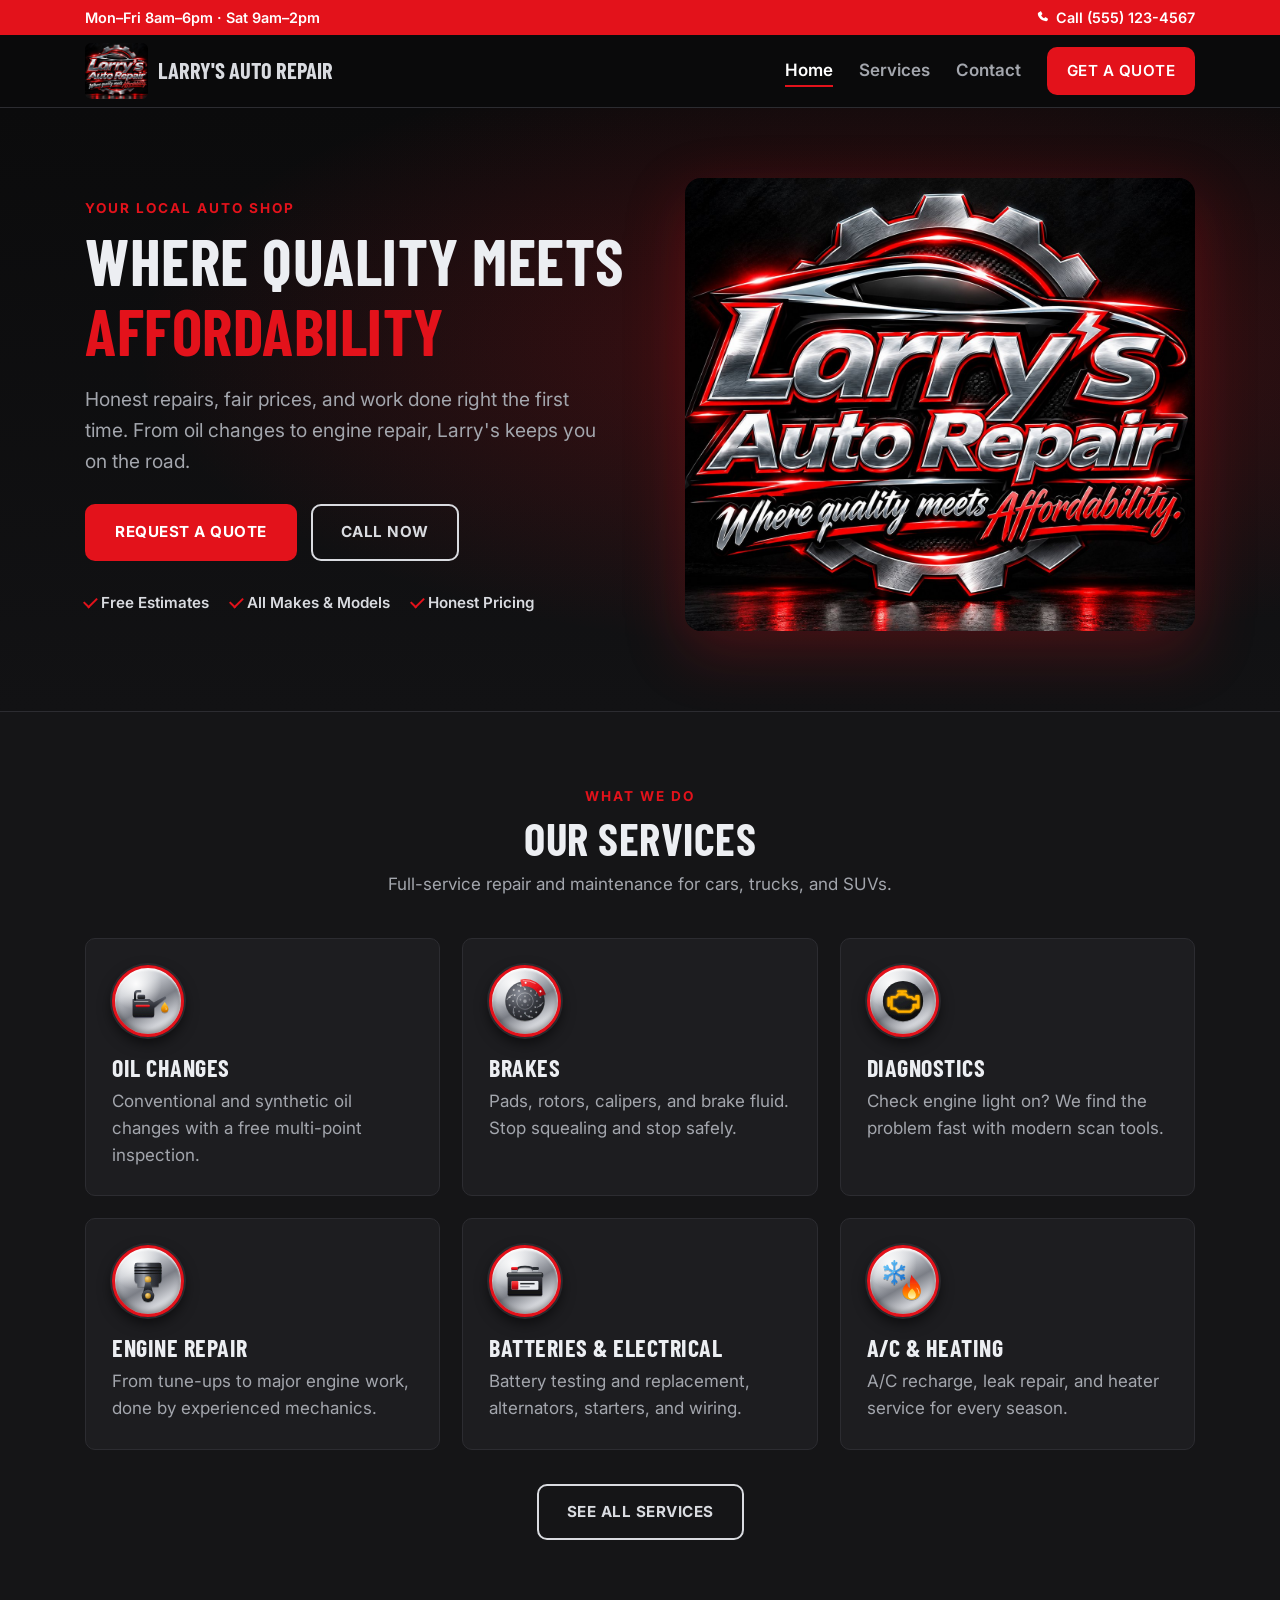
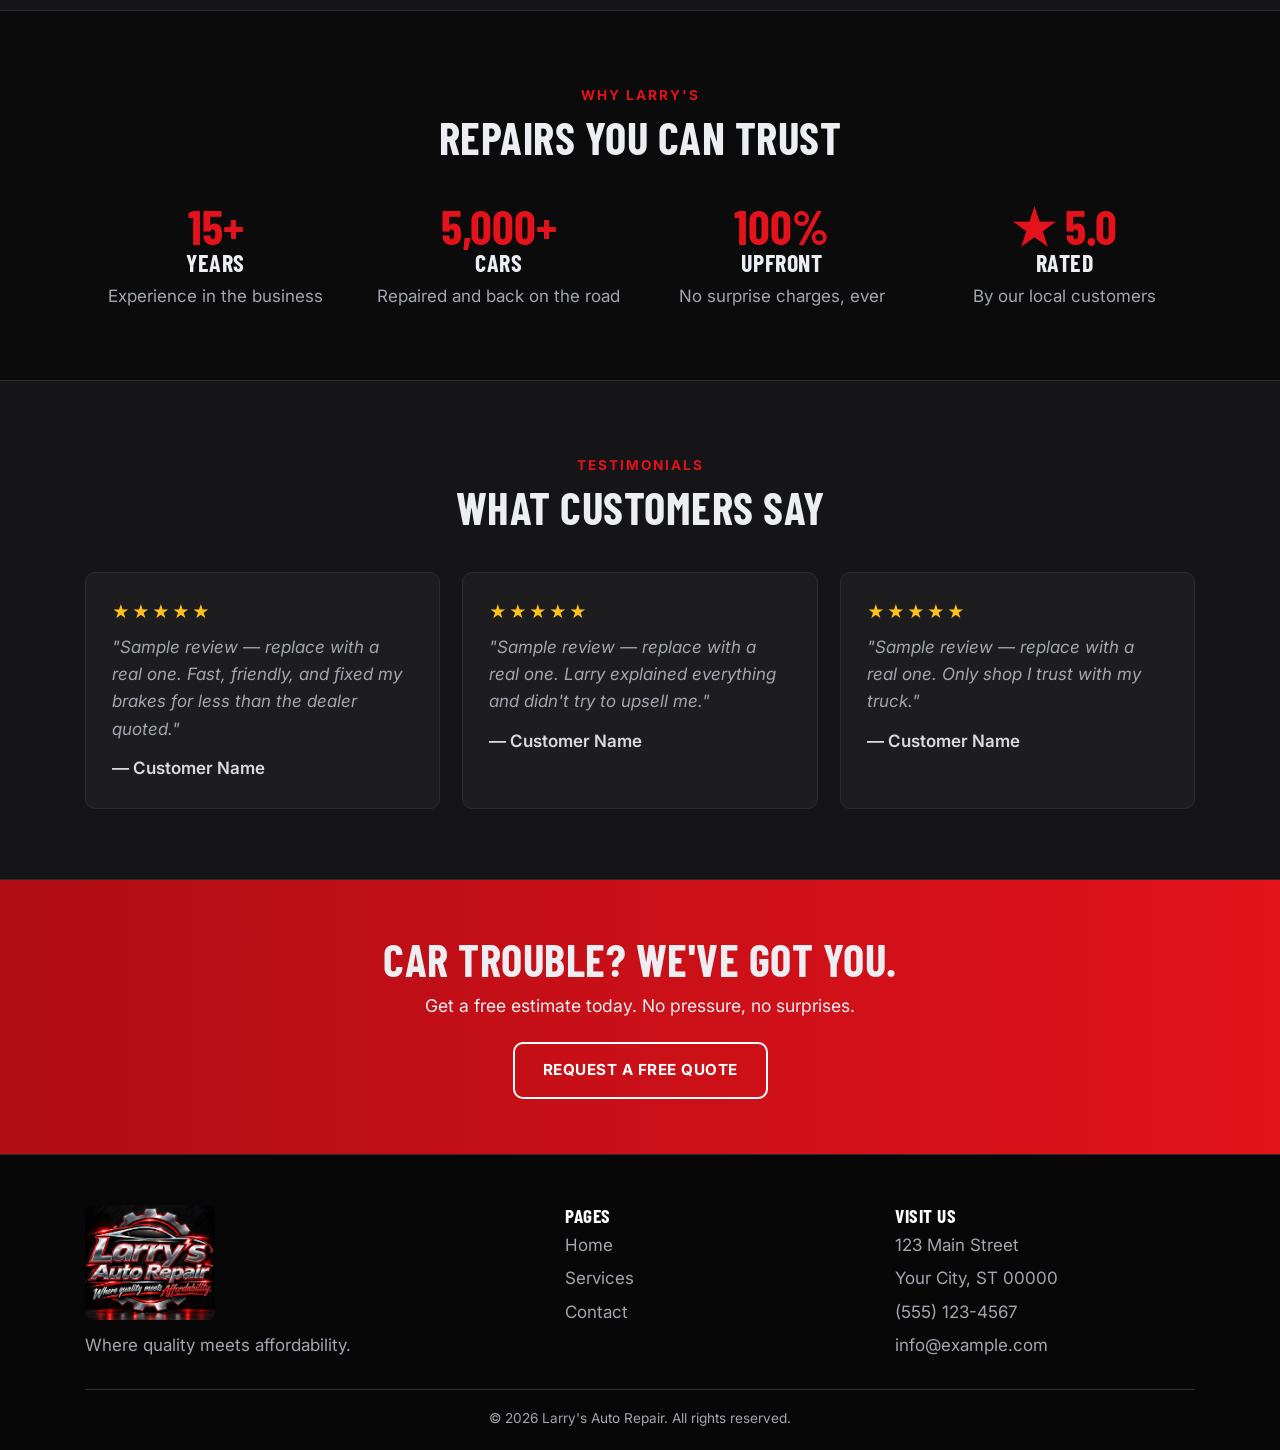
==== commit a35a9522: "Use check-engine light and real battery icons Co-Authored-By: Claude Opus 5.5 <noreply@anthropic.com" ====
--- a/index.html
+++ b/index.html
@@ -78,7 +78,7 @@
           <p>Pads, rotors, calipers, and brake fluid. Stop squealing and stop safely.</p>
         </div>
         <div class="card">
-          <div class="icon"><svg viewBox="0 0 48 48" aria-hidden="true"><defs><linearGradient id="diaB" x1="0" y1="0" x2="0" y2="1"><stop offset="0" stop-color="#5d616b"/><stop offset="0.5" stop-color="#2b2d33"/><stop offset="1" stop-color="#141518"/></linearGradient><linearGradient id="diaS" x1="0" y1="0" x2="0" y2="1"><stop offset="0" stop-color="#0c1a14"/><stop offset="1" stop-color="#05100b"/></linearGradient><linearGradient id="diaR" x1="0" y1="0" x2="0" y2="1"><stop offset="0" stop-color="#ff4a4a"/><stop offset="0.55" stop-color="#e3121b"/><stop offset="1" stop-color="#8f0a10"/></linearGradient><filter id="diaSh" x="-20%" y="-20%" width="140%" height="140%"><feDropShadow dx="0" dy=".8" stdDeviation=".7" flood-color="#000" flood-opacity=".35"/></filter></defs><g filter="url(#diaSh)"><rect x="9" y="5" width="24" height="34" rx="4" fill="url(#diaB)"/><rect x="12" y="8.5" width="18" height="13.5" rx="2" fill="url(#diaS)"/><path d="M13.5 16.5h3l2-4.5 3 8 2-5h5" stroke="#3dff96" stroke-width="1.6" fill="none" stroke-linejoin="round" stroke-linecap="round"/><circle cx="21" cy="29" r="3.4" fill="url(#diaR)"/><rect x="12.5" y="27.6" width="4" height="2.8" rx="1.4" fill="#8d9099"/><rect x="25.5" y="27.6" width="4" height="2.8" rx="1.4" fill="#8d9099"/><path d="M21 39v2.5a3.5 3.5 0 0 0 3.5 3.5h9a3.5 3.5 0 0 0 3.5-3.5V31" stroke="url(#diaB)" stroke-width="2.2" fill="none" stroke-linecap="round"/><rect x="33.5" y="23" width="7" height="8.5" rx="1.6" fill="url(#diaB)"/><rect x="35" y="20" width="1.4" height="3" rx=".5" fill="#c9a227"/><rect x="37.6" y="20" width="1.4" height="3" rx=".5" fill="#c9a227"/></g><path d="M12.5 9.5h6" stroke="#fff" stroke-opacity=".5" stroke-width="1" fill="none" stroke-linecap="round" stroke-opacity=".35"/><path d="M19.6 27.6a2 2 0 0 1 2-1" stroke="#fff" stroke-opacity=".5" stroke-width="1" fill="none" stroke-linecap="round"/></svg></div>
+          <div class="icon"><svg viewBox="0 0 48 48" aria-hidden="true"><defs><radialGradient id="dcelL" cx="0.4" cy="0.3" r="0.8"><stop offset="0" stop-color="#2a2b30"/><stop offset="0.7" stop-color="#111214"/><stop offset="1" stop-color="#050506"/></radialGradient><filter id="dcelG" x="-30%" y="-30%" width="160%" height="160%"><feGaussianBlur stdDeviation="1.1" result="b"/><feMerge><feMergeNode in="b"/><feMergeNode in="SourceGraphic"/></feMerge></filter><filter id="dcelSh" x="-20%" y="-20%" width="140%" height="140%"><feDropShadow dx="0" dy=".8" stdDeviation=".7" flood-color="#000" flood-opacity=".35"/></filter></defs><g filter="url(#dcelSh)"><circle cx="24" cy="24" r="21" fill="url(#dcelL)"/><path d="M9 21v8 M9 25h3 M12 20h5l2-3h8l2 3h4l2 2h3v-3h2v12h-2v-3h-3v4l-3 3H19l-3-3h-4z M19 14h8 M23 14v3" stroke="#ffb000" stroke-width="2.4" fill="none" stroke-linejoin="round" stroke-linecap="round" filter="url(#dcelG)"/></g></svg></div>
           <h3>Diagnostics</h3>
           <p>Check engine light on? We find the problem fast with modern scan tools.</p>
         </div>
@@ -88,7 +88,7 @@
           <p>From tune-ups to major engine work, done by experienced mechanics.</p>
         </div>
         <div class="card">
-          <div class="icon"><svg viewBox="0 0 48 48" aria-hidden="true"><defs><linearGradient id="batB" x1="0" y1="0" x2="0" y2="1"><stop offset="0" stop-color="#4a4d55"/><stop offset="0.4" stop-color="#25272c"/><stop offset="1" stop-color="#111214"/></linearGradient><linearGradient id="batR" x1="0" y1="0" x2="0" y2="1"><stop offset="0" stop-color="#ff4a4a"/><stop offset="0.55" stop-color="#e3121b"/><stop offset="1" stop-color="#8f0a10"/></linearGradient><linearGradient id="batY" x1="0" y1="0" x2="0" y2="1"><stop offset="0" stop-color="#fff3a0"/><stop offset="0.5" stop-color="#ffd000"/><stop offset="1" stop-color="#f29a00"/></linearGradient><filter id="batSh" x="-20%" y="-20%" width="140%" height="140%"><feDropShadow dx="0" dy=".8" stdDeviation=".7" flood-color="#000" flood-opacity=".35"/></filter></defs><g filter="url(#batSh)"><rect x="10" y="9.5" width="6" height="5.5" rx="1.2" fill="url(#batR)"/><rect x="32" y="9.5" width="6" height="5.5" rx="1.2" fill="#3a3c43"/><rect x="5" y="14" width="38" height="26" rx="3.5" fill="url(#batB)"/><path d="M10.5 27h7M14 23.5v7" stroke="#ff3b3b" stroke-width="2.4" stroke-linecap="round"/><path d="M30.5 27h7" stroke="#c9ccd2" stroke-width="2.4" stroke-linecap="round"/><path d="M26 19.5l-5.5 8.5h4l-2.2 8 6.5-10h-4.2z" fill="url(#batY)"/></g><path d="M7.5 16.5h33" stroke="#fff" stroke-opacity=".5" stroke-width="1" fill="none" stroke-linecap="round" stroke-opacity=".3"/></svg></div>
+          <div class="icon"><svg viewBox="0 0 48 48" aria-hidden="true"><defs><linearGradient id="brlC" x1="0" y1="0" x2="0" y2="1"><stop offset="0" stop-color="#3d4047"/><stop offset="0.5" stop-color="#1e1f23"/><stop offset="1" stop-color="#0e0e10"/></linearGradient><linearGradient id="brlT" x1="0" y1="0" x2="0" y2="1"><stop offset="0" stop-color="#d7dade"/><stop offset="1" stop-color="#7d828b"/></linearGradient><linearGradient id="brlR" x1="0" y1="0" x2="0" y2="1"><stop offset="0" stop-color="#ff4a4a"/><stop offset="0.55" stop-color="#e3121b"/><stop offset="1" stop-color="#8f0a10"/></linearGradient><filter id="brlSh" x="-20%" y="-20%" width="140%" height="140%"><feDropShadow dx="0" dy=".8" stdDeviation=".7" flood-color="#000" flood-opacity=".35"/></filter></defs><g filter="url(#brlSh)"><path d="M15 13.5c0-3 3-4.5 9-4.5s9 1.5 9 4.5" stroke="#2b2d33" stroke-width="2" fill="none"/><rect x="10" y="11" width="6" height="5" rx="1" fill="url(#brlT)"/><rect x="32" y="11" width="6" height="5" rx="1" fill="url(#brlT)"/><rect x="9.5" y="9.5" width="7" height="3" rx="1.3" fill="url(#brlR)"/><rect x="31.5" y="9.5" width="7" height="3" rx="1.3" fill="#2b2d33"/><rect x="5" y="15" width="38" height="5" rx="1.6" fill="#2b2d33"/><rect x="6" y="19.5" width="36" height="20" rx="1.8" fill="url(#brlC)"/><rect x="10" y="24" width="28" height="9" rx="1" fill="#e9ebef"/><rect x="10" y="24" width="7" height="9" rx="1" fill="url(#brlR)"/><rect x="19" y="26" width="15" height="1.6" fill="#2b2d33"/><rect x="19" y="29.4" width="10" height="1.2" fill="#8d9099"/></g><path d="M7 16.4h34" stroke="#fff" stroke-opacity=".5" stroke-width="1" fill="none" stroke-linecap="round" stroke-opacity=".25"/></svg></div>
           <h3>Batteries &amp; Electrical</h3>
           <p>Battery testing and replacement, alternators, starters, and wiring.</p>
         </div>
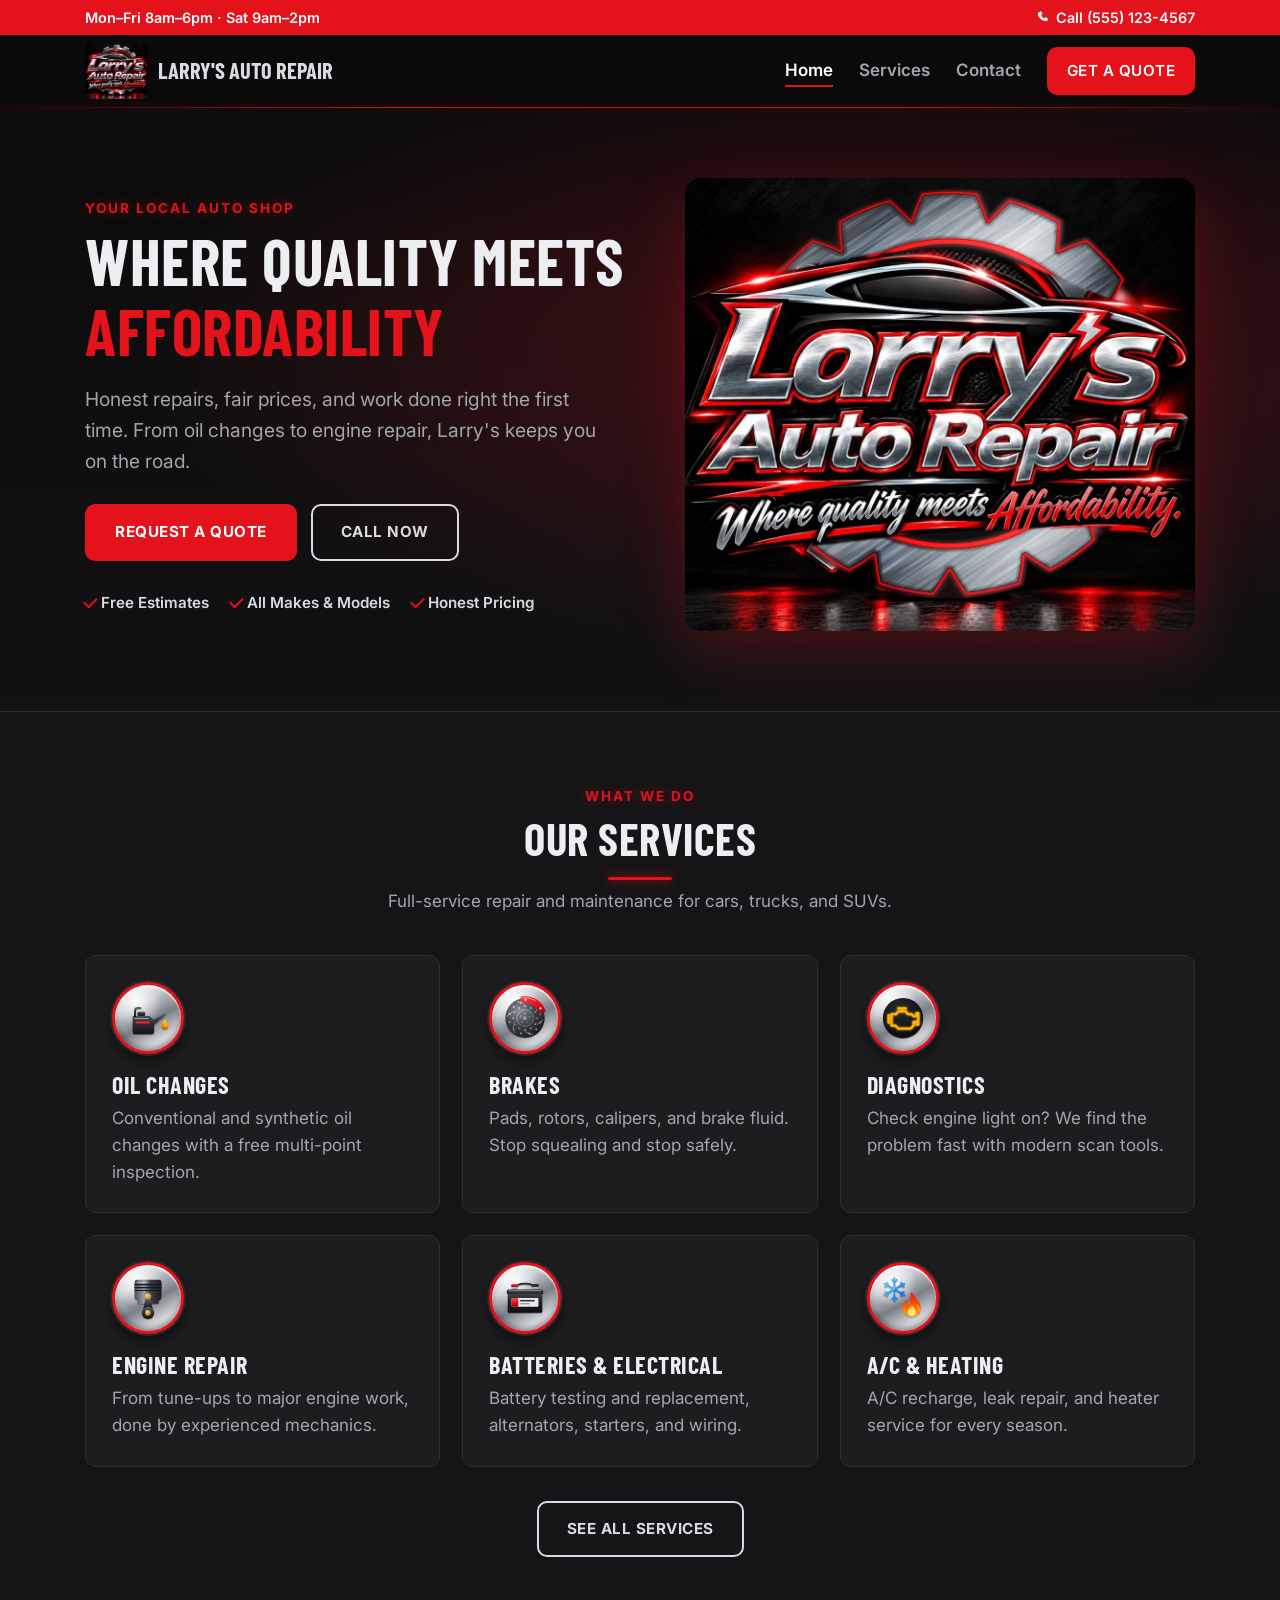
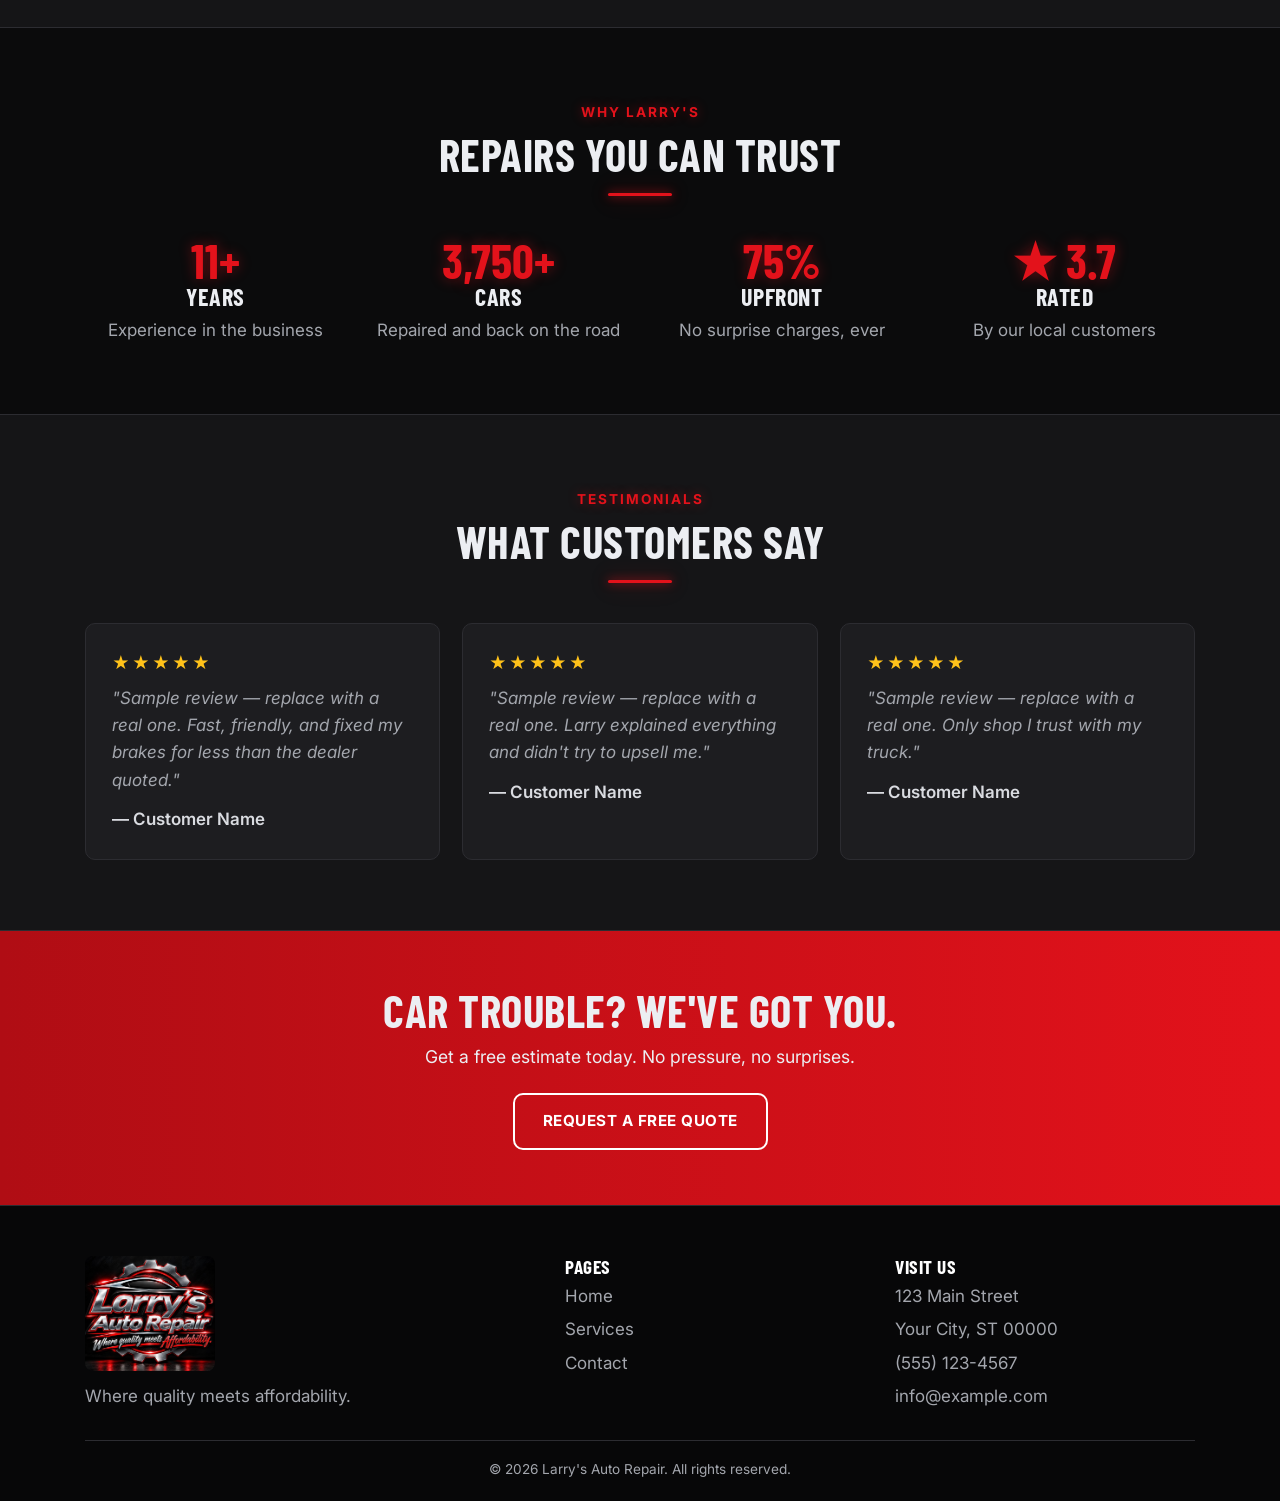
==== commit 006a8f27: "Night Garage polish: spinning gear emblem, red neon accents, scroll-in Splits the hero logo into lay" ====
--- a/index.html
+++ b/index.html
@@ -10,6 +10,7 @@
   <link rel="preconnect" href="https://fonts.gstatic.com" crossorigin>
   <link href="https://fonts.googleapis.com/css2?family=Barlow+Condensed:wght@600;700&family=Inter:wght@400;600;700&display=swap" rel="stylesheet">
   <link rel="stylesheet" href="css/style.css">
+  <meta name="pizzazz-recipe" content='{"pz":1,"kit":"larrys-auto-repair","concept":"Night Garage","family":"bold","dev":{"intensity":"standard","gear":"20s spin","scroll":"gentle reveal"},"sig":"spinning chrome gear + red neon","pal":{"pri":"#e3121b","sec":"#d9dbe0","tint":"#1d1d20","zeb":"#151517","mut":"#a3a6ad","ftr":"#a3a6ad","hair":"#2c2c31","acc":"#e3121b","watch":"#ffc21a"},"font":{"h":"Barlow Condensed","b":"Inter"},"date":"2026-11-22"}'>
 </head>
 <body>
 
@@ -54,7 +55,14 @@
           <span>Honest Pricing</span>
         </div>
       </div>
-      <img class="hero-logo" src="images/logo.jpg" alt="Larry's Auto Repair - Where quality meets affordability">
+      <div class="hero-logo emblem">
+        <img class="emblem-bg" src="images/emblem/bg.jpg" alt="">
+        <div class="emblem-gearbox" aria-hidden="true">
+          <img class="emblem-carbon" src="images/emblem/carbon.webp" alt="">
+          <div class="emblem-gear"><img src="images/emblem/gear.webp" alt=""><span class="emblem-sheen"></span></div>
+        </div>
+        <img class="emblem-fg" src="images/emblem/fg.webp" alt="Larry's Auto Repair - Where quality meets affordability">
+      </div>
     </div>
   </section>
 
--- a/css/style.css
+++ b/css/style.css
@@ -353,3 +353,134 @@
   .grid-3, .grid-2, .form-row { grid-template-columns: 1fr; }
   .topbar .hide-sm { display: none; }
 }
+
+/* =========================================================
+   Night Garage polish: spinning gear emblem, red neon accents,
+   gentle scroll-in. Everything turns off for reduced motion.
+   ========================================================= */
+:root {
+  --pz-primary: #e3121b;
+  --pz-secondary: #d9dbe0;
+  --pz-tint: #1d1d20;
+  --pz-muted: #a3a6ad;
+  --pz-hairline: #2c2c31;
+  --pz-accent: #e3121b;
+  --neon: 0 0 10px rgba(227, 18, 27, 0.75), 0 0 22px rgba(227, 18, 27, 0.35);
+  --gear-speed: 20s;
+}
+
+/* ---------- Emblem with spinning gear ---------- */
+.emblem {
+  position: relative;
+  width: 100%;
+  aspect-ratio: 1330 / 1182;
+  overflow: hidden;
+}
+.emblem img { position: absolute; display: block; max-width: none; }
+.emblem-bg, .emblem-fg { inset: 0; width: 100%; height: 100%; }
+.emblem-gearbox {
+  position: absolute;
+  left: 8.4819%;
+  top: -1.2006%;
+  width: 86.4949%;
+  aspect-ratio: 1;
+  transform: scaleY(0.9562);
+}
+.emblem-carbon { left: 13.636%; top: 13.636%; width: 72.727%; }
+.emblem-gear {
+  position: absolute;
+  inset: 0;
+  -webkit-mask: url(../images/emblem/gear.webp) center / 100% 100% no-repeat;
+  mask: url(../images/emblem/gear.webp) center / 100% 100% no-repeat;
+  animation: spin var(--gear-speed) linear infinite;
+}
+.emblem-gear img { inset: 0; width: 100%; height: 100%; }
+/* chrome shine that stays still while the gear turns underneath */
+.emblem-sheen {
+  position: absolute;
+  inset: 0;
+  mix-blend-mode: overlay;
+  animation: spin var(--gear-speed) linear infinite reverse;
+  background: linear-gradient(128deg,
+    rgba(255, 255, 255, 0.65) 0%, rgba(0, 0, 0, 0.5) 24%,
+    rgba(255, 255, 255, 0.7) 44%, rgba(0, 0, 0, 0.55) 58%,
+    rgba(255, 255, 255, 0.4) 76%, rgba(0, 0, 0, 0.45) 100%);
+}
+@keyframes spin { to { transform: rotate(360deg); } }
+
+/* ---------- Neon accents ---------- */
+.site-header { border-bottom-color: transparent; }
+.site-header::after {
+  content: "";
+  position: absolute;
+  left: 0; right: 0; bottom: -1px;
+  height: 1px;
+  background: linear-gradient(90deg, transparent, rgba(227, 18, 27, 0.9) 30%, rgba(227, 18, 27, 0.9) 70%, transparent);
+  box-shadow: 0 0 8px rgba(227, 18, 27, 0.6);
+}
+.eyebrow { text-shadow: 0 0 12px rgba(227, 18, 27, 0.45); }
+.section-head h2::after,
+.page-banner h1::after {
+  content: "";
+  display: block;
+  width: 64px;
+  height: 3px;
+  margin: 14px auto 0;
+  border-radius: 3px;
+  background: var(--red);
+  box-shadow: var(--neon);
+}
+.why .num { text-shadow: 0 0 14px rgba(227, 18, 27, 0.45); }
+.btn-red:hover { box-shadow: 0 0 18px rgba(227, 18, 27, 0.55); }
+.card { transition: border-color 0.25s, transform 0.25s, box-shadow 0.25s; }
+.card:hover { box-shadow: 0 0 0 1px rgba(227, 18, 27, 0.6), 0 10px 30px rgba(227, 18, 27, 0.22); }
+
+/* slow light streak across the top banner */
+.hero::before {
+  content: "";
+  position: absolute;
+  top: -20%; bottom: -20%;
+  left: -100%;
+  width: 40%;
+  pointer-events: none;
+  background: linear-gradient(100deg, transparent, rgba(255, 255, 255, 0.05) 40%, rgba(227, 18, 27, 0.12) 50%, rgba(255, 255, 255, 0.05) 60%, transparent);
+  transform: skewX(-18deg);
+  animation: streak 9s ease-in-out infinite;
+}
+.hero .container { position: relative; }
+@keyframes streak {
+  0%, 15% { transform: translateX(0) skewX(-18deg); }
+  65%, 100% { transform: translateX(640%) skewX(-18deg); }
+}
+
+/* moving shine on the red call-to-action strip */
+.cta { position: relative; overflow: hidden; }
+.cta .container { position: relative; }
+.cta::after {
+  content: "";
+  position: absolute;
+  top: 0; bottom: 0;
+  left: -100%;
+  width: 40%;
+  pointer-events: none;
+  background: linear-gradient(100deg, transparent, rgba(255, 255, 255, 0.16), transparent);
+  transform: skewX(-18deg);
+  animation: streak 6s ease-in-out infinite;
+}
+
+/* ---------- Gentle scroll-in (only when JavaScript is on) ---------- */
+.js .reveal {
+  opacity: 0;
+  transform: translateY(16px);
+  transition: opacity 0.55s ease-out, transform 0.55s ease-out;
+  transition-delay: var(--d, 0ms);
+}
+.js .reveal.in { opacity: 1; transform: none; }
+.hero .container > * { animation: rise 0.7s ease-out both; }
+.hero .container > :nth-child(2) { animation-delay: 0.15s; }
+@keyframes rise { from { opacity: 0; transform: translateY(14px); } to { opacity: 1; transform: none; } }
+
+@media (prefers-reduced-motion: reduce) {
+  .emblem-gear, .emblem-sheen, .hero::before, .cta::after, .hero .container > * { animation: none; }
+  .js .reveal { opacity: 1; transform: none; transition: none; }
+}
